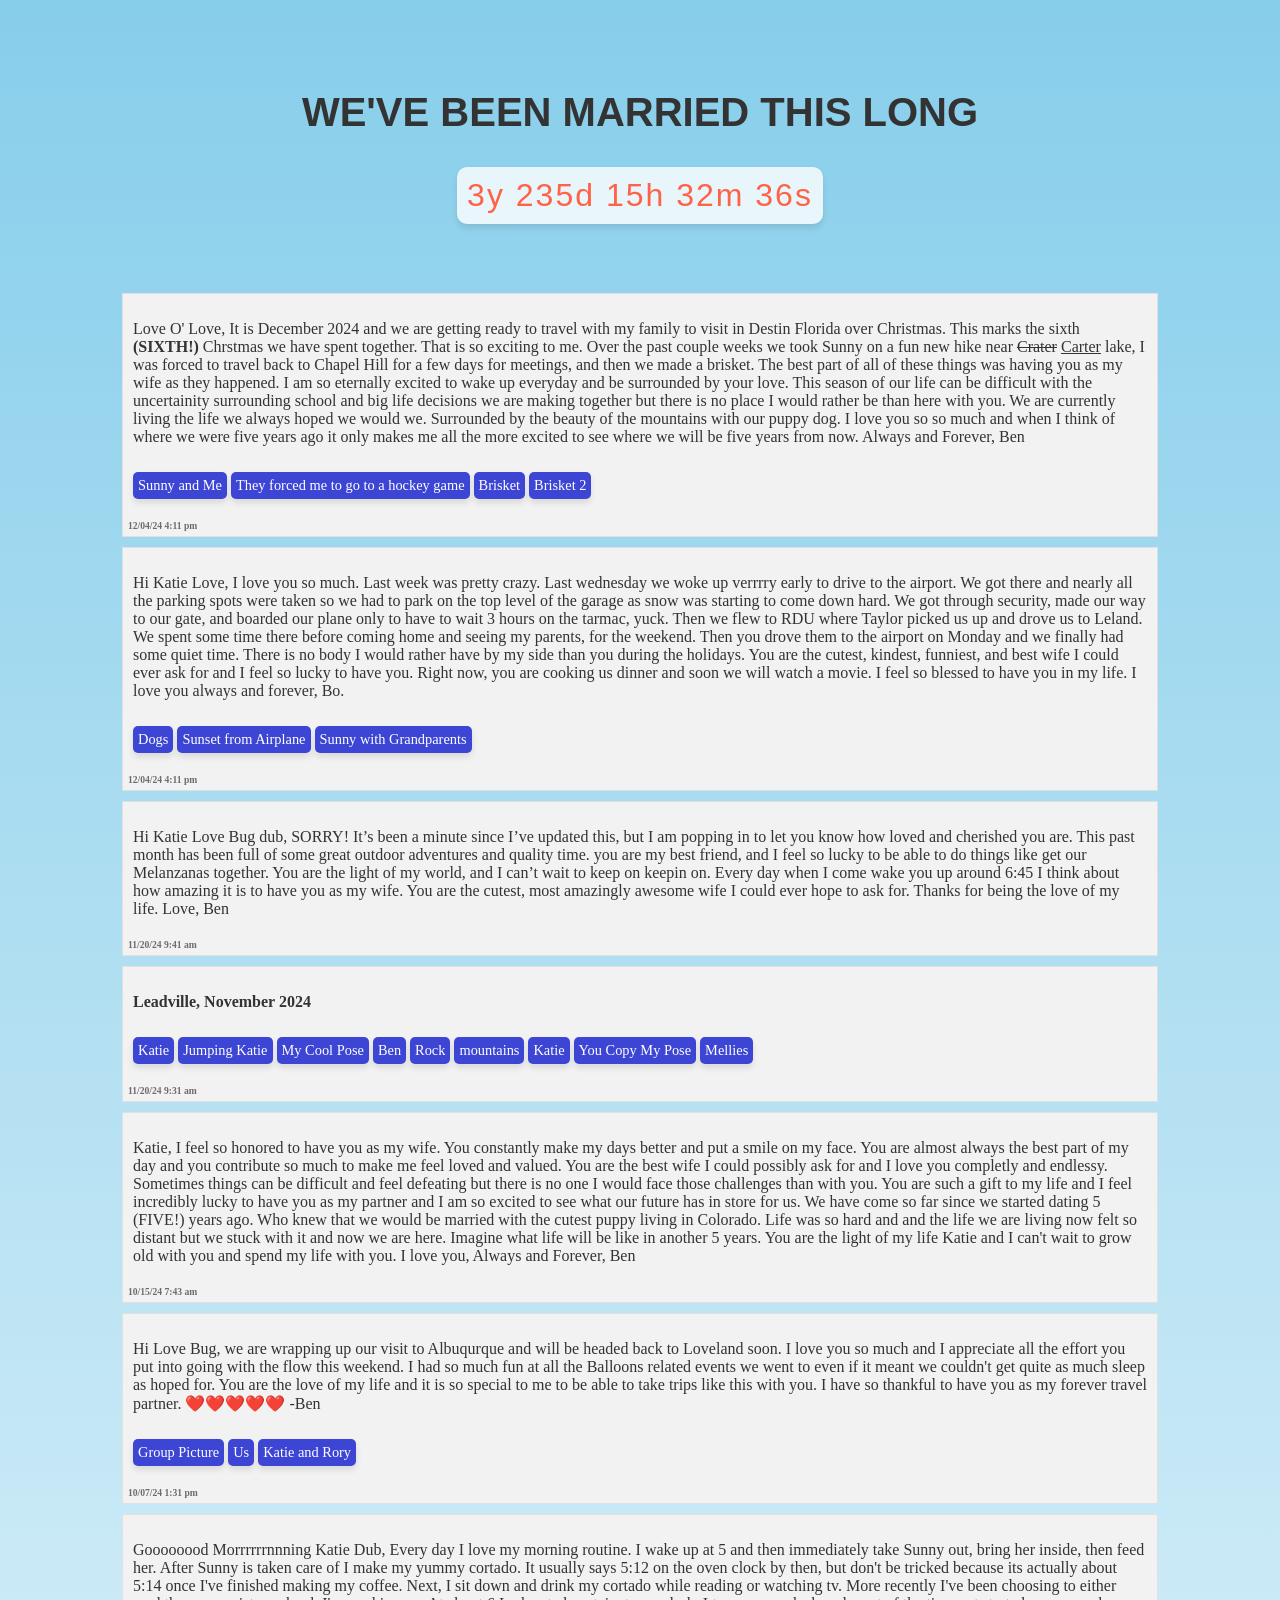
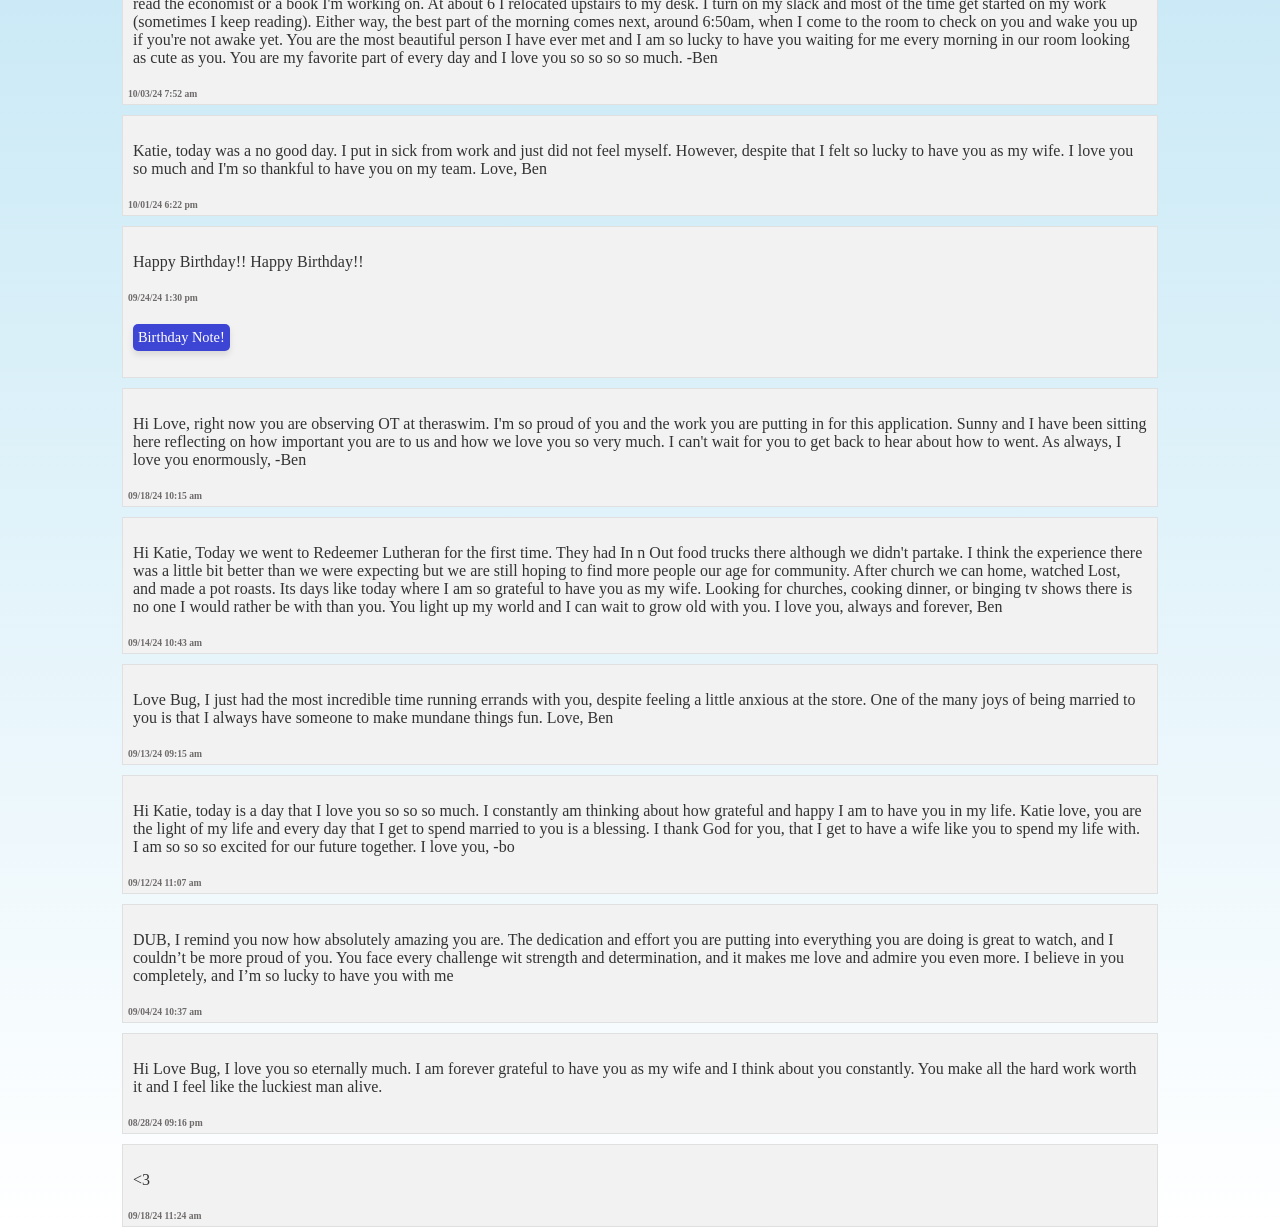
==== file.html @ cd7f3b89 "initial" ====
<!DOCTYPE html>
<html lang="en">
 <head>
  <meta charset="utf-8"/>
  <meta content="width=device-width, initial-scale=1.0" name="viewport"/>
  <title>
   Anniversary Countdown
  </title>
  <link id = "favicon" rel="icon" type="image/x-icon" href="images/favicon.png">
  <style>
    /* Styled link (button-like) */
    .image-link {
      display: inline-block;
      padding: 5px 5px;
      background-color: #3d45d4;
      color: white;
      text-decoration: none;
      border-radius: 5px;
      font-size: 0.9rem;
      transition: background-color 0.3s ease;
      box-shadow: 0px 4px 6px rgba(0, 0, 0, 0.1);
    }

    .image-link:hover {
      background-color: #ba4c4c; /* Darker tomato on hover */
    }

    .image-link:active {
      background-color: #963e3e; /* Even darker on click */
    }

    .image-link:focus {
      outline: none;
      box-shadow: 0px 0px 5px rgba(255, 99, 71, 0.8); /* Focus ring */
    }

   body {
      background: linear-gradient(180deg, #87ceeb, #ffffff); /* Sky blue fading to white */
      font-family: 'Segoe UI', Tahoma, Geneva, Verdana, sans-serif;
      margin: 0;
      display: flex;
      flex-direction: column;
      align-items: center;
      justify-content: flex-start;
      padding-top: 10vh; /* Slightly lower padding */
      height: 100%;
      color: #444;
      text-align: center;
    }

    h1 {
      font-family: 'Arial', sans-serif; /* More formal and modern font */
      font-size: 2.5rem;
      color: #333;
      margin: 0;
    }

    p {
      font-size: 1.0rem;
      padding: 5px;
      color: #333;
    }

    #demo {
      font-size: 2rem;
      letter-spacing: 2px;
      color: #ff6347;
      padding: 10px;
      background-color: rgba(255, 255, 255, 0.8); /* Box around countdown */
      border-radius: 10px;
      box-shadow: 0 4px 6px rgba(0, 0, 0, 0.1);
      width: auto;
      display: inline-block;
    }

    .text-boxes {
      display: flex;
      flex-direction: column;
      align-items: center; /* Center the boxes horizontally */
      margin-top: 2rem;
      width: 100%;
    }

    .text-box {
      background-color: #f2f2f2; /* Light gray background */
      padding: 5px; /* Less padding */
      margin: 5px 0;
      width: 80%; /* Wider text boxes */
      font-family: 'Times New Roman', serif;
      font-size: 0.6rem; /* Even smaller font size */
      color: rgb(110, 106, 106);
      box-shadow: none; /* No shadow effect */
      text-align: left;
      border: 1px solid #e0e0e0; /* Light border to give structure */
    }

    /* Modal styles */
    .modal {
  display: none; /* Hidden by default */
  position: fixed;  /* Stay in place */
  z-index: 1; /* Sit on top */
  left: 0;
  top: 0;
  width: 100%; /* Full width */
  height: 100%; /* Full height */
  background-color: rgba(0, 0, 0, 0.8); /* Black background with more opacity */
}

.modal-content {
  margin: auto;
  position: relative;
  width: 90%; /* 90% of the viewport width */
  height: 90%; /* 90% of the viewport height */
  max-width: 1200px;
  max-height: 90vh;
  top: 20px;
}

.modal-content img {
  width: 100%;
  height: 100%;
  object-fit: contain; /* Keep the image aspect ratio */
}

.close {
  color: #fff;
  position: absolute;
  top: 10px;
  right: 20px;
  font-size: 28px;
  font-weight: bold;
  z-index: 10;
}

.close:hover,
.close:focus {
  color: #ddd;
  text-decoration: none;
  cursor: pointer;
}

/* Navigation Arrows */
.prev, .next {
  position: absolute;
  top: 50%;
  padding: 16px;
  font-size: 24px;
  color: white;
  background-color: rgba(0, 0, 0, 0.5);
  border: none;
  cursor: pointer;
  transition: 0.3s;
  z-index: 10;
  transform: translateY(-50%);
}

.prev {
  left: 0;
}

.next {
  right: 0;
}

.prev:hover, .next:hover {
  background-color: rgba(0, 0, 0, 0.8);
}

/* Optional: You can style the caption here if you'd like */
.modal-caption {
  text-align: center;
  color: #fff;
  padding: 10px;
  font-size: 18px;
  position: absolute;
  bottom: 20px;
  left: 0;
  right: 0;
}

  </style>
 </head>
 <body>
  <h1>
   WE'VE BEEN MARRIED THIS LONG
  </h1>
  <p id="demo">
  </p>
  <div class="text-boxes" id="textBoxes">
    <div class="text-box">
      <p>
        Love O' Love, It is December 2024 and we are getting ready to travel with my family to visit in Destin Florida over Christmas.  This marks the sixth
        <b>(SIXTH!)</b> Chrstmas we have spent together.  That is so exciting to me.  Over the past couple weeks we took Sunny on a fun new hike near <del>Crater</del>
        <ins>Carter</ins> lake, I was forced to travel back to Chapel Hill for a few days for meetings, and then we made a brisket.  The best part of all of these things
        was having you as my wife as they happened.  I am so eternally excited to wake up everyday and be surrounded by your love.  This season of our life can 
        be difficult with the uncertainity surrounding school and big life decisions we are making together but there is no place I would rather be than here with you.
        We are currently living the life we always hoped we would we.  Surrounded by the beauty of the mountains with our puppy dog.  I love you so so much and when
        I think of where we were five years ago it only makes me all the more excited to see where we will be five years from now.  Always and Forever, Ben
      </p>
      <p>
        <a href="javascript:void(0);" class="image-link" data-image="images/early_december24/sunny_hike.jpeg">Sunny and Me</a>
        <a href="javascript:void(0);" class="image-link" data-image="images/early_december24/hockey.jpg">They forced me to go to a hockey game</a>
        <a href="javascript:void(0);" class="image-link" data-image="images/early_december24/brisket.jpeg">Brisket</a>
        <a href="javascript:void(0);" class="image-link" data-image="images/early_december24/brisket_and_me.jpg">Brisket 2</a>
      </p>
      <b>
       12/04/24 4:11 pm
      </b>
     </div>
    <div class="text-box">
      <p>
        Hi Katie Love, I love you so much.  Last week was pretty crazy.  Last wednesday we woke up verrrry early to drive to the airport.  We got there
        and nearly all the parking spots were taken so we had to park on the top level of the garage as snow was starting to come down hard.  We got through
        security, made our way to our gate, and boarded our plane only to have to wait 3 hours on the tarmac, yuck.  Then we flew to RDU where Taylor picked
        us up and drove us to Leland.  We spent some time there before coming home and seeing my parents, for the weekend.  Then you drove them to the airport
        on Monday and we finally had some quiet time.  There is no body I would rather have by my side than you during the holidays.  You are the cutest, kindest,
        funniest, and best wife I could ever ask for and I feel so lucky to have you.  Right now, you are cooking us dinner and soon we will watch a movie.  I
        feel so blessed to have you in my life.  I love you always and forever, Bo.
      </p>
      <p>
        <a href="javascript:void(0);" class="image-link" data-image="images/thanksgiving24/IMG_3951.jpeg">Dogs</a>
        <a href="javascript:void(0);" class="image-link" data-image="images/thanksgiving24/IMG_2577.jpeg">Sunset from Airplane</a>
        <a href="javascript:void(0);" class="image-link" data-image="images/thanksgiving24/IMG_5073.png">Sunny with Grandparents</a>
      </p>
      <b>
       12/04/24 4:11 pm
      </b>
     </div>
    <div class="text-box">
      <p>
        Hi Katie Love Bug dub,  SORRY!  It’s been a minute since I’ve updated this, but I am popping in to let you know how loved and cherished you are.
        This past month has been full of some great outdoor adventures and quality time.  you are my best friend, and I feel so lucky to be able to do things
        like get our Melanzanas together.  You are the light of my world, and I can’t wait to keep on keepin on.  Every day when I come wake you up around
        6:45 I think about how amazing it is to have you as my wife.  You are the cutest, most amazingly awesome wife I could ever hope to ask for.  
        Thanks for being the love of my life.  Love, Ben
      </p>
      <b>
       11/20/24 9:41 am
      </b>
     </div>
      <div class="text-box">
        <p>
          <b>Leadville, November 2024</b>
        </p>
        <p>
          <a href="javascript:void(0);" class="image-link" data-image="images/leadville/dub_walking_away.JPG">Katie</a>
          <a href="javascript:void(0);" class="image-link" data-image="images/leadville/jumping_katie.JPG">Jumping Katie</a>
          <a href="javascript:void(0);" class="image-link" data-image="images/leadville/me_balancing.JPG">My Cool Pose</a>
          <a href="javascript:void(0);" class="image-link" data-image="images/leadville/me_mountains.JPG">Ben</a>
          <a href="javascript:void(0);" class="image-link" data-image="images/leadville/me_on_rock.JPG">Rock</a>
          <a href="javascript:void(0);" class="image-link" data-image="images/leadville/mountains.JPG">mountains</a>
          <a href="javascript:void(0);" class="image-link" data-image="images/leadville/walking_dub.JPG">Katie</a>
          <a href="javascript:void(0);" class="image-link" data-image="images/leadville/you_copy_me.JPG">You Copy My Pose</a>
          <a href="javascript:void(0);" class="image-link" data-image="images/leadville/mellies.PNG">Mellies</a>
        </p>
        <b>
         11/20/24 9:31 am
        </b>
       </div>
    <div class="text-box">
      <p>
        Katie, I feel so honored to have you as my wife.  You constantly make my days better and put a smile on my face.  You are almost always the best part of my day and you contribute so much to make 
        me feel loved and valued.  You are the best wife I could possibly ask for and I love you completly and endlessy.  Sometimes things can be difficult and feel defeating but there is no one I would 
        face those challenges than with you.  You are such a gift to my life and I feel incredibly lucky to have you as my partner and I am so excited to see what our future has in store for us.  We 
        have come so far since we started dating 5 (FIVE!) years ago.  Who knew that we would be married with the cutest puppy living in Colorado.  Life was so hard and and the life we are living now 
        felt so distant but we stuck with it and now we are here.  Imagine what life will be like in another 5 years.  You are the light of my life Katie and I can't wait to grow old with you and spend
         my life with you.  I love you, Always and Forever, Ben
      </p>
      <b>
       10/15/24 7:43 am
      </b>
     </div>
    <div class="text-box">
      <p>
        Hi Love Bug, we are wrapping up our visit to Albuqurque and will be headed back to Loveland soon. I love you so much and I appreciate all the effort you put into going with the flow this weekend.
        I had so much fun at all the Balloons related events we went to even if it meant we couldn't get quite as much sleep as hoped for.  You are the love of my life and it is so special to me to be
        able to take trips like this with you.  I have so thankful to have you as my forever travel partner.  ❤️❤️❤️❤️❤️ -Ben
      </p>
      <p>
        <a href="javascript:void(0);" class="image-link" data-image="images/IMG_5991.jpeg">Group Picture</a>
        <a href="javascript:void(0);" class="image-link" data-image="images/IMG_6111.jpeg">Us</a>
        <a href="javascript:void(0);" class="image-link" data-image="images/IMG_6191.jpeg">Katie and Rory</a>
      </p>
      <b>
       10/07/24 1:31 pm
      </b>
     </div>
    <div class="text-box">
      <p>
        Goooooood Morrrrrrnnning Katie Dub, Every day I love my morning routine.  I wake up at 5 and then immediately take Sunny out, bring her inside, then feed her.  After Sunny is taken care of
        I make my yummy cortado.  It usually says 5:12 on the oven clock by then, but don't be tricked because its actually about 5:14 once I've finished making my coffee.  Next, I sit down and drink
        my cortado while reading or watching tv.  More recently I've been choosing to either read the economist or a book I'm working on.  At about 6 I relocated upstairs to my desk.  I turn on my slack
        and most of the time get started on my work (sometimes I keep reading).  Either way, the best part of the morning comes next, around 6:50am, when I come to the room to check on you and wake you up
        if you're not awake yet.  You are the most beautiful person I have ever met and I am so lucky to have you waiting for me every morning in our room looking as cute as you.  You are my favorite part
        of every day and I love you so so so so much.  -Ben
      </p>
      <b>
       10/03/24 7:52 am
      </b>
     </div>
    <div class="text-box">
      <p>
       Katie, today was a no good day.  I put in sick from work and just did not feel myself.  However, despite that I felt so lucky to have you as my wife.  I love you so much
      and I'm so thankful to have you on my team.  Love, Ben</p>
      <b>
       10/01/24 6:22 pm
      </b>
     </div>
    
      <div class="text-box">
    <p>Happy Birthday!! Happy Birthday!!</p>
    <b>
     09/24/24 1:30 pm
    </b>
           <p>
      <a href="javascript:void(0);" class="image-link" data-image="images/birthday-note-2024.jpg">Birthday Note!</a>
    </p>
    
   </div>
   <div class="text-box">
    <p>
     Hi Love, right now you are observing OT at theraswim.  I'm so proud of you and the work you are putting in for this application.  Sunny and I have been sitting here reflecting on how important you
      are to us and how we love you so very much.  I can't wait for you to get back to hear about how to went.  As always, I love you enormously, -Ben
    </p>
    <b>
     09/18/24 10:15 am
    </b>
   </div>
   <div class="text-box">
    <p>
     Hi Katie, Today we went to Redeemer Lutheran for the first time.  They had In n Out food trucks there although we didn't partake.  I think the experience there was a little bit better than
      we were expecting but we are still hoping to find more people our age for community.  After church we can home, watched Lost, and made a pot roasts.  Its days like today where I am so grateful to have you as my wife.
    Looking for churches, cooking dinner, or binging tv shows there is no one I would rather be with than you.  You light up my world and I can wait to grow old with you.  I love you, always and forever, Ben
    </p>
    <b>
     09/14/24 10:43 am
    </b>
   </div>
   <div class="text-box">
    <p>
     Love Bug, I just had the most incredible time running errands with you, despite feeling a little anxious at the store.  One of the many joys of being married to you is that I always have
      someone to make mundane things fun.  Love, Ben
    </p>
    <b>
     09/13/24 09:15 am
    </b>
   </div>
   <div class="text-box">
    <p>
     Hi Katie, today is a day that I love you so so so much.  I constantly am thinking about how grateful and happy I am to have you in my life.  Katie love, you are the light of my life
      and every day that I get to spend married to you is a blessing.  I thank God for you, that I get to have a wife like you to spend my life with.  I am so so so excited for our future together.  I love you, -bo
    </p>
    <b>
     09/12/24 11:07 am
    </b>
   </div>
   <div class="text-box">
    <p>
     DUB, I remind you now how absolutely amazing you are. The dedication and effort you are putting into everything you are doing is great to watch, and I
      couldn’t be more proud of you. You face every challenge wit strength and determination, and it makes me love and admire you even more. I believe in you completely, and I’m so lucky to have you with me
    </p>
    <b>
     09/04/24 10:37 am
    </b>
   </div>
   <div class="text-box">
    <p>
     Hi Love Bug, I love you so eternally much.  I am forever grateful to have you as my wife and I think about you constantly.
        You make all the hard work worth it and I feel like the luckiest man alive.
    </p>
    <b>
     08/28/24 09:16 pm
    </b>
   </div>
   <div class="text-box">
    <p>
     &lt;3
    </p>
    <b>
     09/18/24 11:24 am
    </b>
   </div>
  </div>

<!-- Modal structure with navigation arrows -->
<div id="myModal" class="modal">
  <div class="modal-content">
      <span class="close">&times;</span>
      <button class="prev">&lt;</button>
      <img src="" alt="Image" id="modalImage"/>
      <button class="next">&gt;</button>
  </div>
</div>


  <script>


    window.onload = function() {
        document.getElementById('favicon').href = 'images/favicon.png';
    };

    // Reusable function to create image modals
  // Reusable function to create image modals
function createImageModal() {
    // Get all elements with class "image-link"
    var imageLinks = document.getElementsByClassName('image-link');

    // Get the modal and image elements
    var modal = document.getElementById("myModal");
    var modalImage = document.getElementById("modalImage");
    var closeModal = document.getElementsByClassName("close")[0];
    var prevButton = document.querySelector('.prev');
    var nextButton = document.querySelector('.next');

    // Store the images in an array
    var images = Array.from(imageLinks).map(link => link.getAttribute('data-image'));

    var currentIndex = -1; // To track the currently displayed image

    // Attach click event listeners to all image links
    for (var i = 0; i < imageLinks.length; i++) {
        imageLinks[i].onclick = function() {
            var imageSrc = this.getAttribute('data-image'); // Get the image source from data attribute
            modalImage.src = imageSrc;
            currentIndex = images.indexOf(imageSrc); // Set the current image index
            modal.style.display = "block";
        }
    }

    // When the user clicks on the close button, close the modal
    closeModal.onclick = function() {
        modal.style.display = "none";
    }

    // When the user clicks outside the modal, close it
    window.onclick = function(event) {
        if (event.target == modal) {
            modal.style.display = "none";
        }
    }

    // Handle previous button click
    prevButton.onclick = function() {
        if (currentIndex > 0) {
            currentIndex--; // Decrease index
            modalImage.src = images[currentIndex];
        } else {
            currentIndex = images.length - 1; // Loop back to last image
            modalImage.src = images[currentIndex];
        }
    }

    // Handle next button click
    nextButton.onclick = function() {
        if (currentIndex < images.length - 1) {
            currentIndex++; // Increase index
            modalImage.src = images[currentIndex];
        } else {
            currentIndex = 0; // Loop back to first image
            modalImage.src = images[currentIndex];
        }
    }
}

// Initialize the modal functionality
createImageModal();


    var countDownDate = new Date("April 15, 2023 07:30:00").getTime();

     function updateCountdown() {
       var now = new Date().getTime();
       var distance = now - countDownDate;

       var years = Math.floor(distance / (1000 * 60 * 60 * 24 * 365));
       var days = Math.floor((distance % (1000 * 60 * 60 * 24 * 365)) / (1000 * 60 * 60 * 24));
       var hours = Math.floor((distance % (1000 * 60 * 60 * 24)) / (1000 * 60 * 60));
       var minutes = Math.floor((distance % (1000 * 60 * 60)) / (1000 * 60));
       var seconds = Math.floor((distance % (1000 * 60)) / 1000);

       document.getElementById("demo").innerHTML =
         years + "y " +
         days + "d " +
         hours + "h " +
         minutes + "m " +
         seconds + "s";
     }

     setInterval(updateCountdown, 1000);

     // Function to convert date from "MM/DD/YY HH:mm AM/PM" format
     function parseCustomDate(dateStr) {
       const [datePart, timePart, ampm] = dateStr.split(" ");
       const [month, day, year] = datePart.split("/").map(Number);
       let [hours, minutes] = timePart.split(":").map(Number);

       // Convert to 24-hour time
       if (ampm.toLowerCase() === "pm" && hours !== 12) {
         hours += 12;
       } else if (ampm.toLowerCase() === "am" && hours === 12) {
         hours = 0;
       }

       return new Date(`20${year}`, month - 1, day, hours, minutes);
     }

     // Sorting logic
     function sortDivs() {
       // Get all text-box divs
       const container = document.getElementById('textBoxes');
       const boxes = Array.from(container.getElementsByClassName('text-box'));

       // Parse the date and sort the divs
       boxes.sort((a, b) => {
         const dateA = parseCustomDate(a.querySelector('b').textContent.trim());
         const dateB = parseCustomDate(b.querySelector('b').textContent.trim());
         return dateB - dateA;
       });

       // Re-insert the divs in sorted order
       boxes.forEach(box => container.appendChild(box));
     }

     // Sort the divs when the page loads
     window.onload = sortDivs;
  </script>
 </body>
</html>
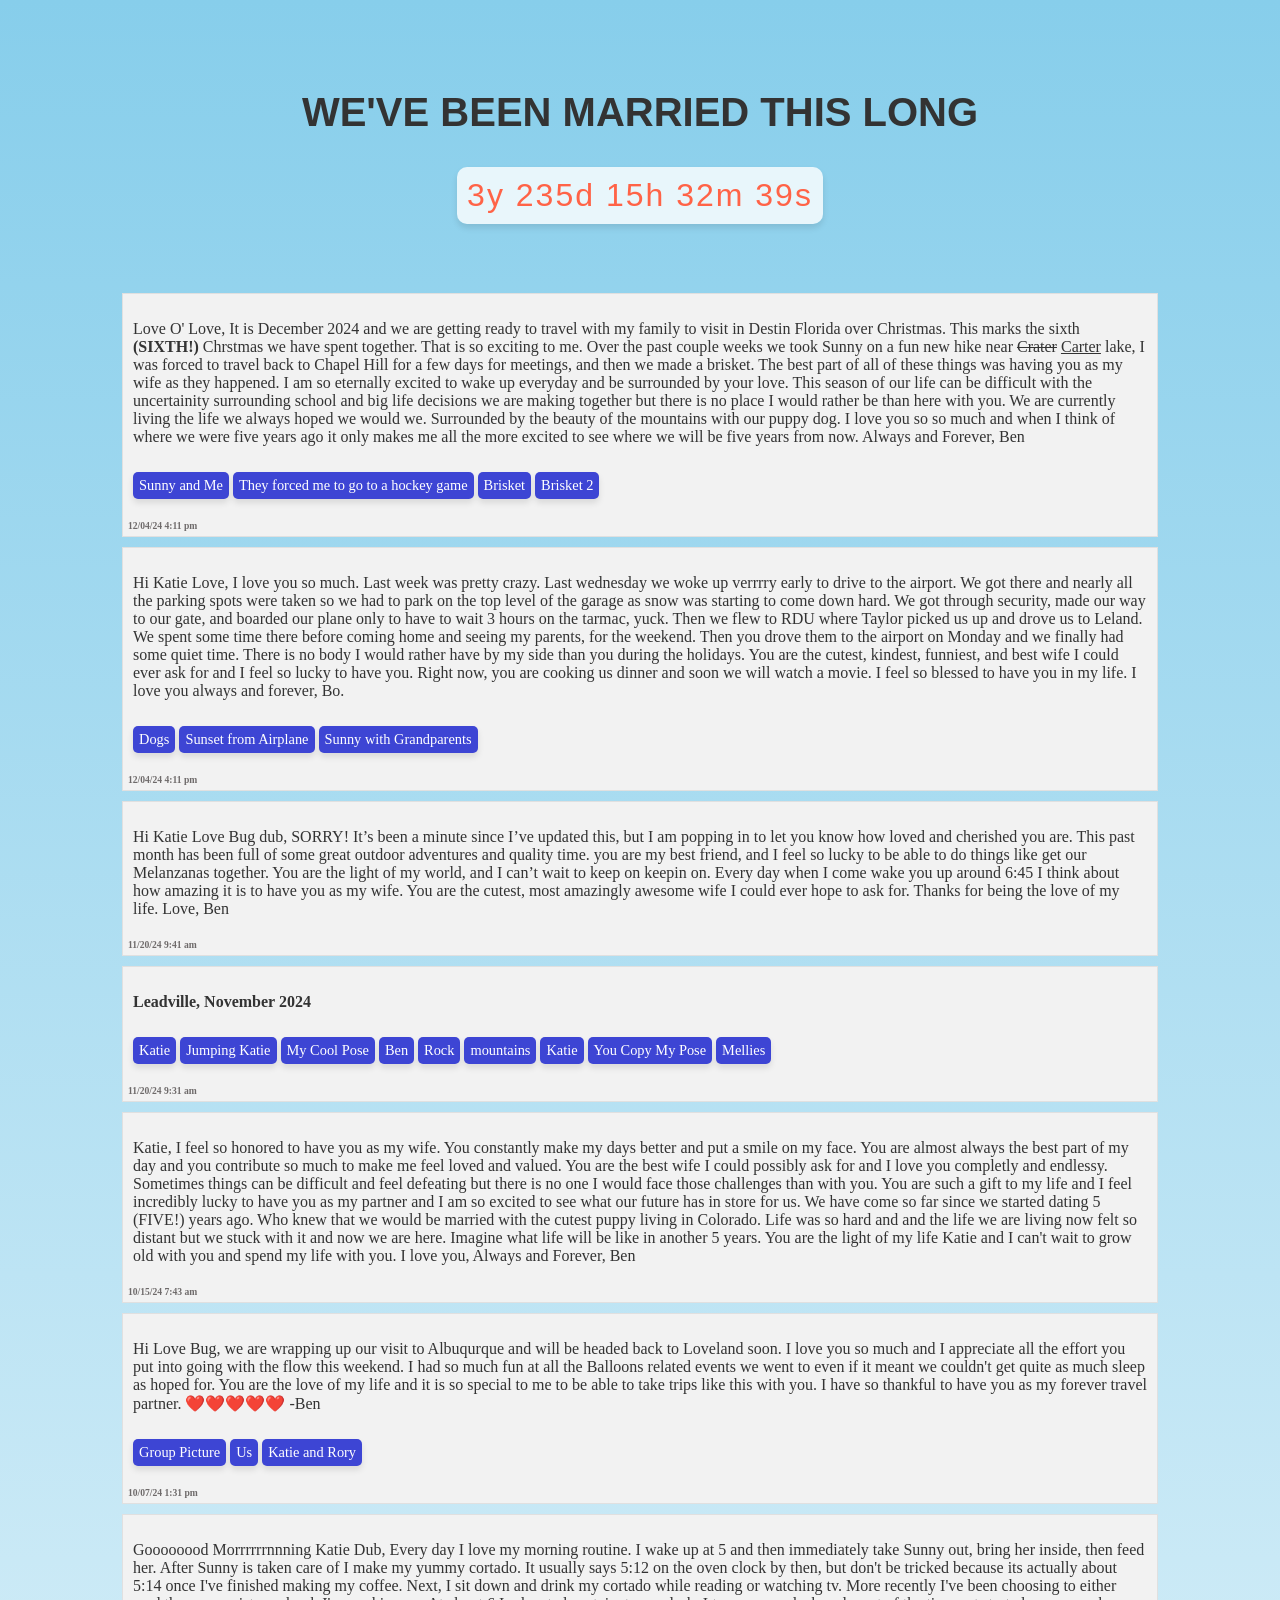
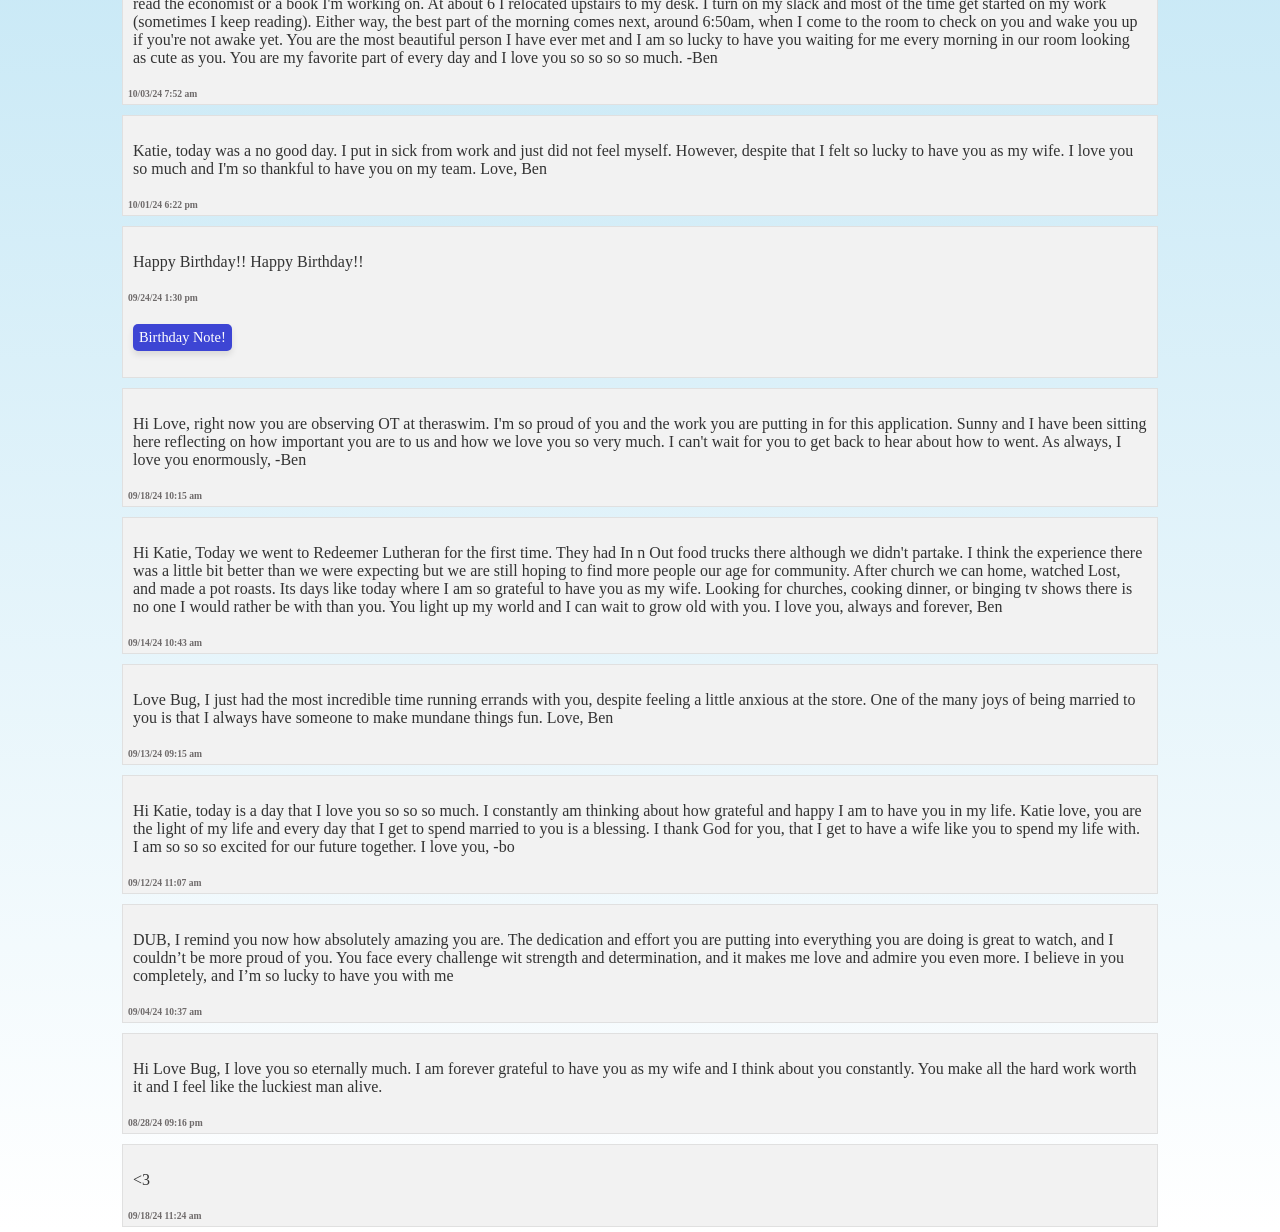
==== commit ccc1ff06: "test" ====
--- a/file.html
+++ b/file.html
@@ -11,7 +11,7 @@
     /* Styled link (button-like) */
     .image-link {
       display: inline-block;
-      padding: 5px 5px;
+      padding: 5px 6px;
       background-color: #3d45d4;
       color: white;
       text-decoration: none;
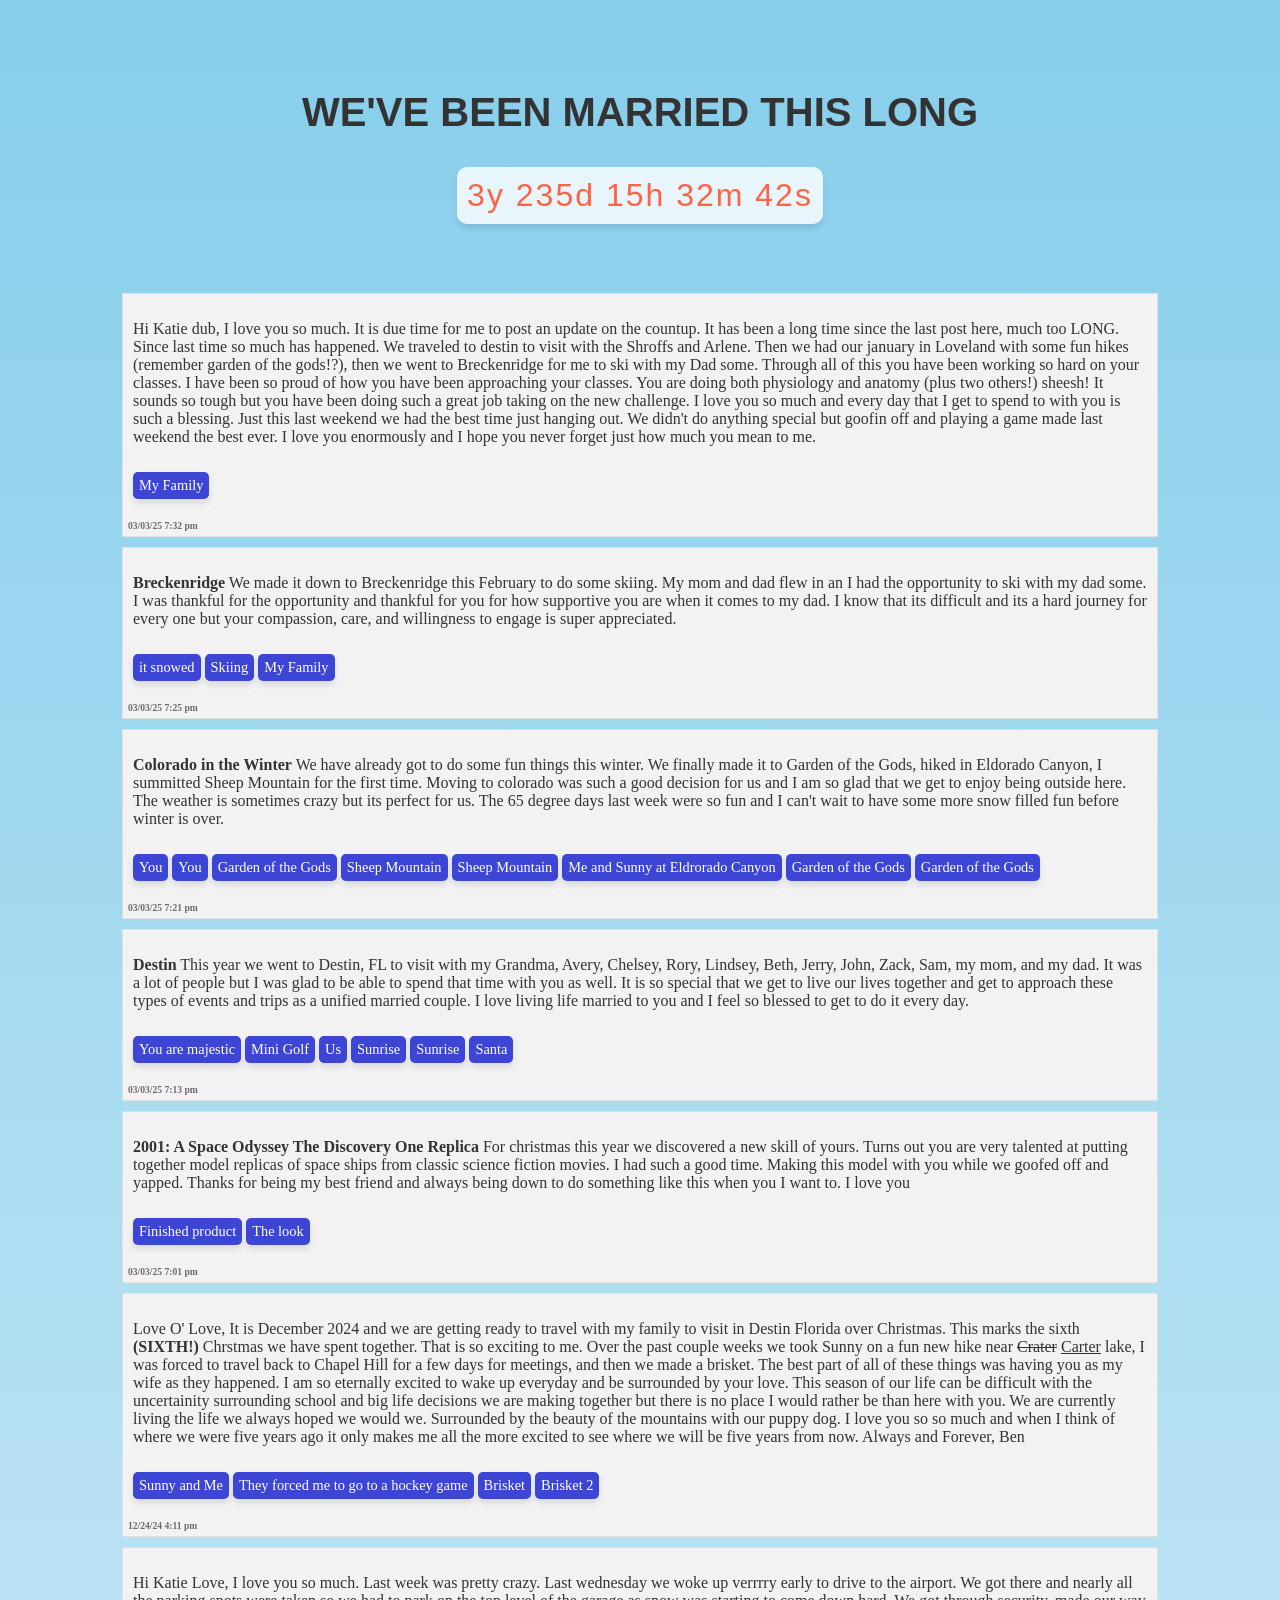
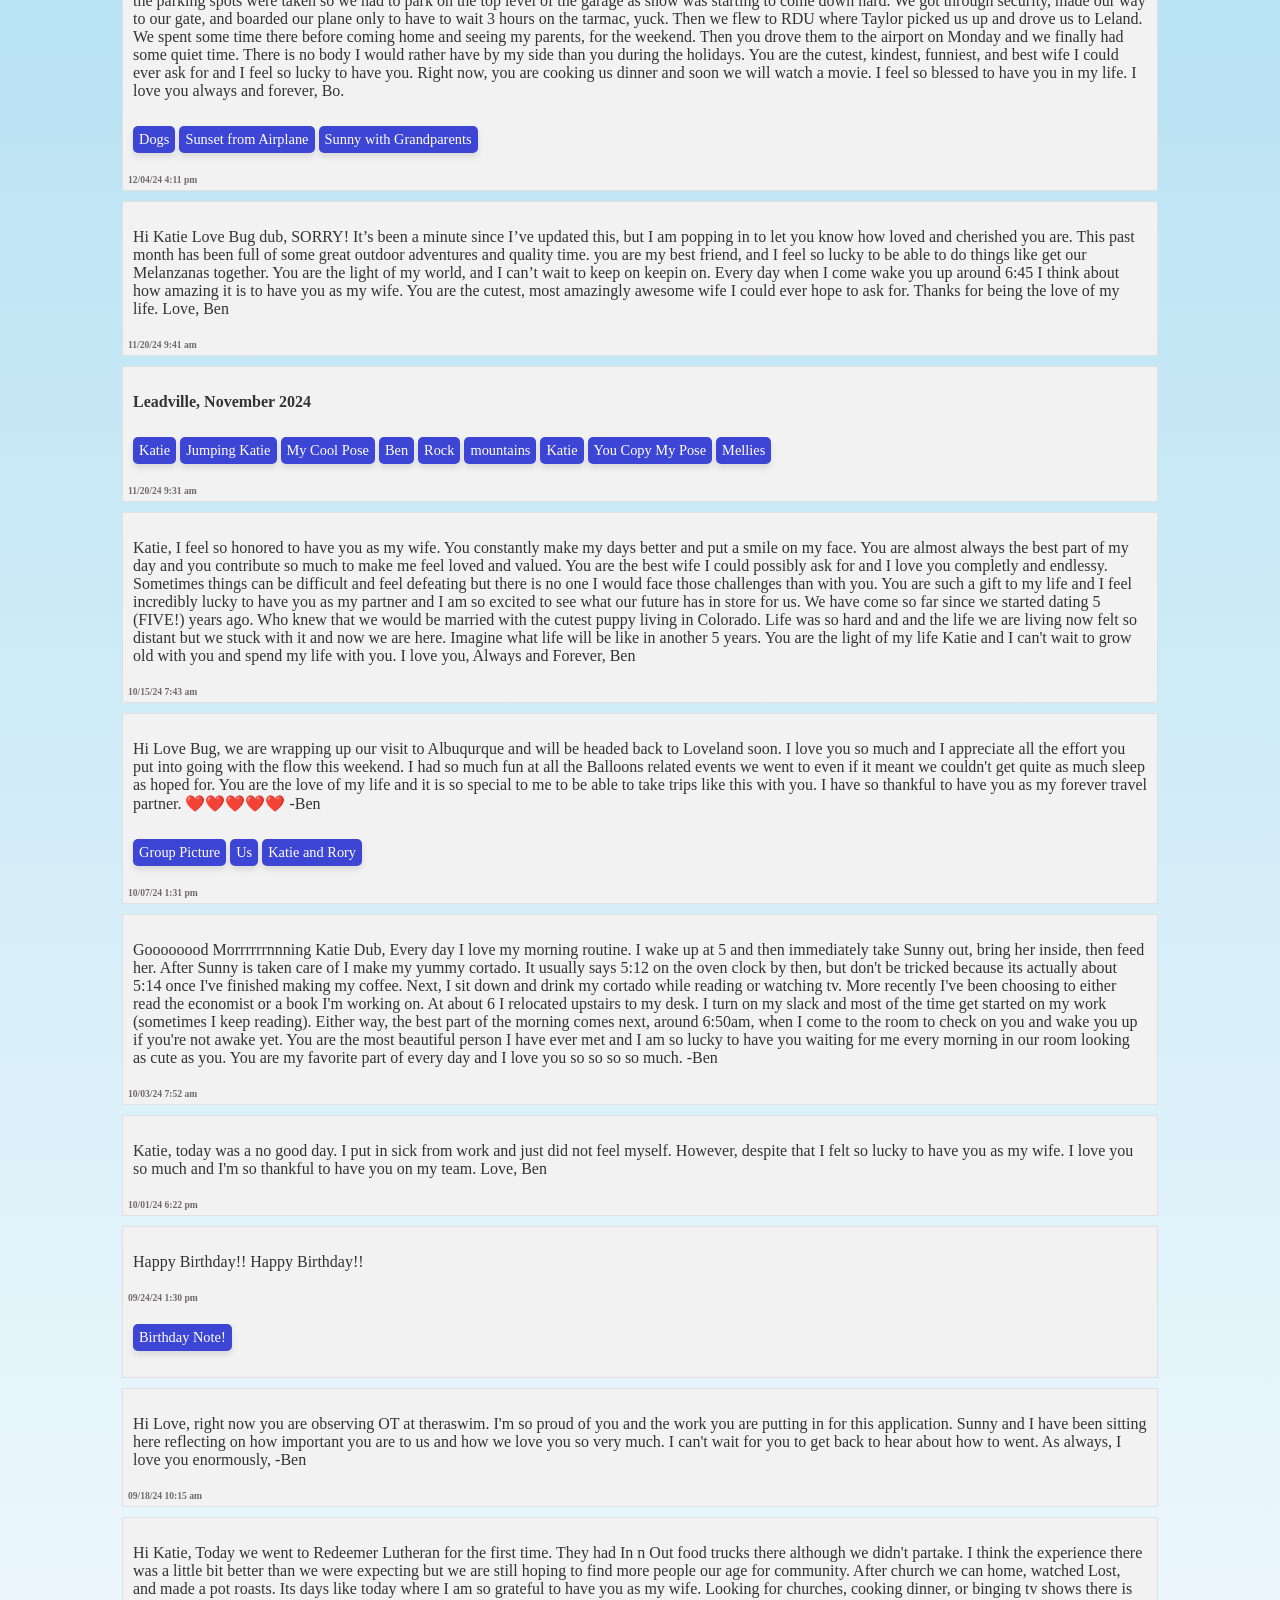
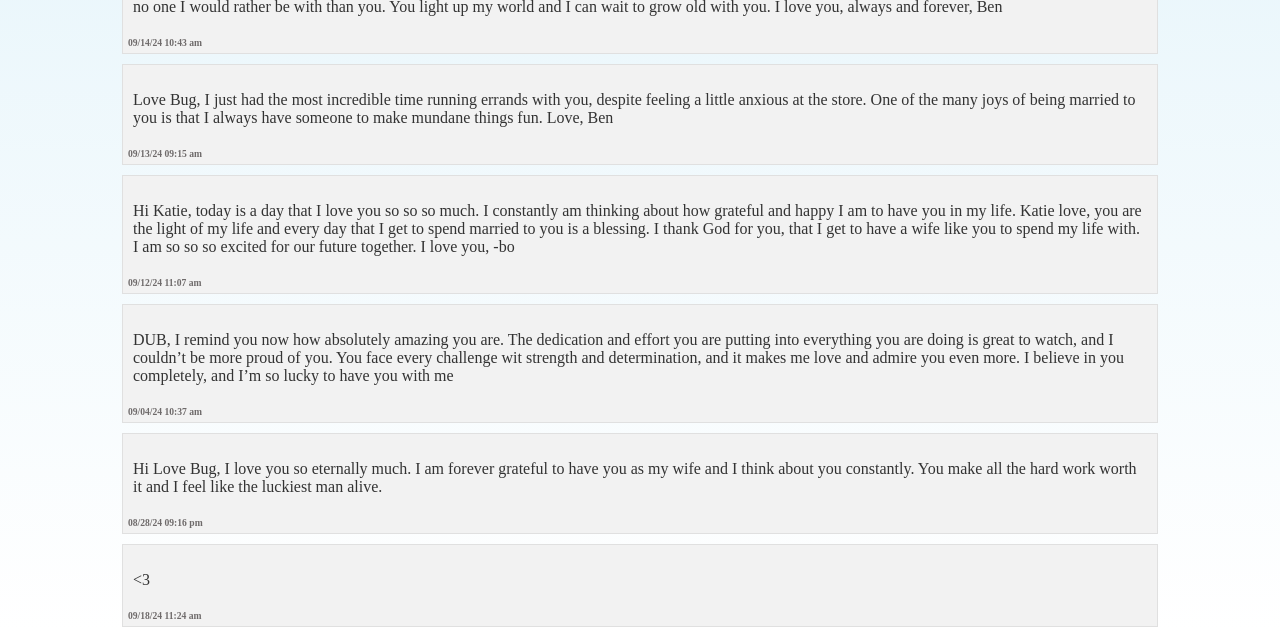
==== commit 44989a06: "new entries march 2025" ====
--- a/file.html
+++ b/file.html
@@ -189,6 +189,90 @@
   <div class="text-boxes" id="textBoxes">
     <div class="text-box">
       <p>
+        Hi Katie dub, I love you so much.  It is due time for me to post an update on the countup.  It has been a long time since the last post here, much too LONG.
+        Since last time so much has happened.  We traveled to destin to visit with the Shroffs and Arlene.  Then we had our january in Loveland with some fun hikes
+        (remember garden of the gods!?), then we went to Breckenridge for me to ski with my Dad some.  Through all of this you have been working so hard on your classes.  I have
+        been so proud of how you have been approaching your classes.  You are doing both physiology and anatomy (plus two others!) sheesh!  It sounds so tough but you
+        have been doing such a great job taking on the new challenge.  I love you so much and every day that I get to spend to with you is such a blessing.  Just this
+        last weekend we had the best time just hanging out.  We didn't do anything special but goofin off and playing a game made last weekend the best ever.  I love
+        you enormously and I hope you never forget just how much you mean to me.
+      </p>
+      <p>
+        <a href="javascript:void(0);" class="image-link" data-image="images/jan_feb_25/my_family.jpeg">My Family</a>
+      </p>
+      <b>
+       03/03/25 7:32 pm
+      </b>
+     </div>
+     <div class="text-box">
+      <p>
+        <b>Breckenridge</b> We made it down to Breckenridge this February to do some skiing.  My mom and dad flew in an I had the opportunity to ski with my dad some.  I was 
+        thankful for the opportunity and thankful for you for how supportive you are when it comes to my dad.  I know that its difficult and its a hard journey for every one
+        but your compassion, care, and willingness to engage is super appreciated.
+      </p>
+      <p>
+        <a href="javascript:void(0);" class="image-link" data-image="images/jan_feb_25/snow_breck.jpeg">it snowed</a>
+        <a href="javascript:void(0);" class="image-link" data-image="images/jan_feb_25/us_skiing.jpeg">Skiing</a>
+        <a href="javascript:void(0);" class="image-link" data-image="images/jan_feb_25/sunny_ben_dad.jpeg">My Family</a>
+      </p>
+      <b>
+        03/03/25 7:25 pm
+      </b>
+     </div>
+     <div class="text-box">
+      <p>
+        <b>Colorado in the Winter</b> We have already got to do some fun things this winter.  We finally made it to Garden of the Gods, hiked in Eldorado Canyon, I summitted
+        Sheep Mountain for the first time.  Moving to colorado was such a good decision for us and I am so glad that we get to enjoy being outside here.  The weather is
+        sometimes crazy but its perfect for us.  The 65 degree days last week were so fun and I can't wait to have some more snow filled fun before winter is over.
+      </p>
+      <p>
+        <a href="javascript:void(0);" class="image-link" data-image="images/jan_feb_25/katie_redrocks3.jpeg">You</a>
+        <a href="javascript:void(0);" class="image-link" data-image="images/jan_feb_25/katie_redrocks4.jpeg">You</a>
+        <a href="javascript:void(0);" class="image-link" data-image="images/jan_feb_25/red_rocks.jpeg">Garden of the Gods</a>
+        <a href="javascript:void(0);" class="image-link" data-image="images/jan_feb_25/sheep_sunrise2.jpeg">Sheep Mountain</a>
+        <a href="javascript:void(0);" class="image-link" data-image="images/jan_feb_25/sheep_mountain_sunrise1.JPG">Sheep Mountain</a>
+        <a href="javascript:void(0);" class="image-link" data-image="images/jan_feb_25/sunny_ben_eldorado.jpeg">Me and Sunny at Eldrorado Canyon</a>
+        <a href="javascript:void(0);" class="image-link" data-image="images/jan_feb_25/sunny_katie_redrocks.jpeg">Garden of the Gods</a>
+        <a href="javascript:void(0);" class="image-link" data-image="images/jan_feb_25/sunny_katie_redrocks2.jpeg">Garden of the Gods</a>
+      </p>
+      <b>
+        03/03/25 7:21 pm
+      </b>
+     </div>
+     <div class="text-box">
+      <p>
+        <b>Destin</b> This year we went to Destin, FL to visit with my Grandma, Avery, Chelsey, Rory, Lindsey, Beth, Jerry, John, Zack, Sam, my mom, and my dad.  It was
+        a lot of people but I was glad to be able to spend that time with you as well.  It is so special that we get to live our lives together and get to approach these
+        types of events and trips as a unified married couple.  I love living life married to you and I feel so blessed to get to do it every day.
+      </p>
+      <p>
+        <a href="javascript:void(0);" class="image-link" data-image="images/jan_feb_25/katie_sunrise_destin.jpeg">You are majestic</a>
+        <a href="javascript:void(0);" class="image-link" data-image="images/jan_feb_25/mini_golf_destin.jpeg">Mini Golf</a>
+        <a href="javascript:void(0);" class="image-link" data-image="images/jan_feb_25/katie_ben_sunrise.jpeg">Us</a>
+        <a href="javascript:void(0);" class="image-link" data-image="images/jan_feb_25/sunrise_destin.jpeg">Sunrise</a>
+        <a href="javascript:void(0);" class="image-link" data-image="images/jan_feb_25/sunrise_destin2.jpeg">Sunrise</a>
+        <a href="javascript:void(0);" class="image-link" data-image="images/jan_feb_25/funny_santa.jpeg">Santa</a>
+      </p>
+      <b>
+        03/03/25 7:13 pm
+      </b>
+     </div>
+     <div class="text-box">
+      <p>
+        <b>2001: A Space Odyssey The Discovery One Replica</b> For christmas this year we discovered a new skill of yours.  Turns out you are very talented at putting
+        together model replicas of space ships from classic science fiction movies.  I had such a good time.  Making this model with you while we goofed off and yapped.
+        Thanks for being my best friend and always being down to do something like this when you I want to.  I love you
+      </p>
+      <p>
+        <a href="javascript:void(0);" class="image-link" data-image="images/jan_feb_25/2001.jpeg">Finished product</a>
+        <a href="javascript:void(0);" class="image-link" data-image="images/jan_feb_25/katie_2001.jpeg">The look</a>
+      </p>
+      <b>
+        03/03/25 7:01 pm
+      </b>
+     </div>
+    <div class="text-box">
+      <p>
         Love O' Love, It is December 2024 and we are getting ready to travel with my family to visit in Destin Florida over Christmas.  This marks the sixth
         <b>(SIXTH!)</b> Chrstmas we have spent together.  That is so exciting to me.  Over the past couple weeks we took Sunny on a fun new hike near <del>Crater</del>
         <ins>Carter</ins> lake, I was forced to travel back to Chapel Hill for a few days for meetings, and then we made a brisket.  The best part of all of these things
@@ -204,7 +288,7 @@
         <a href="javascript:void(0);" class="image-link" data-image="images/early_december24/brisket_and_me.jpg">Brisket 2</a>
       </p>
       <b>
-       12/04/24 4:11 pm
+       12/24/24 4:11 pm
       </b>
      </div>
     <div class="text-box">
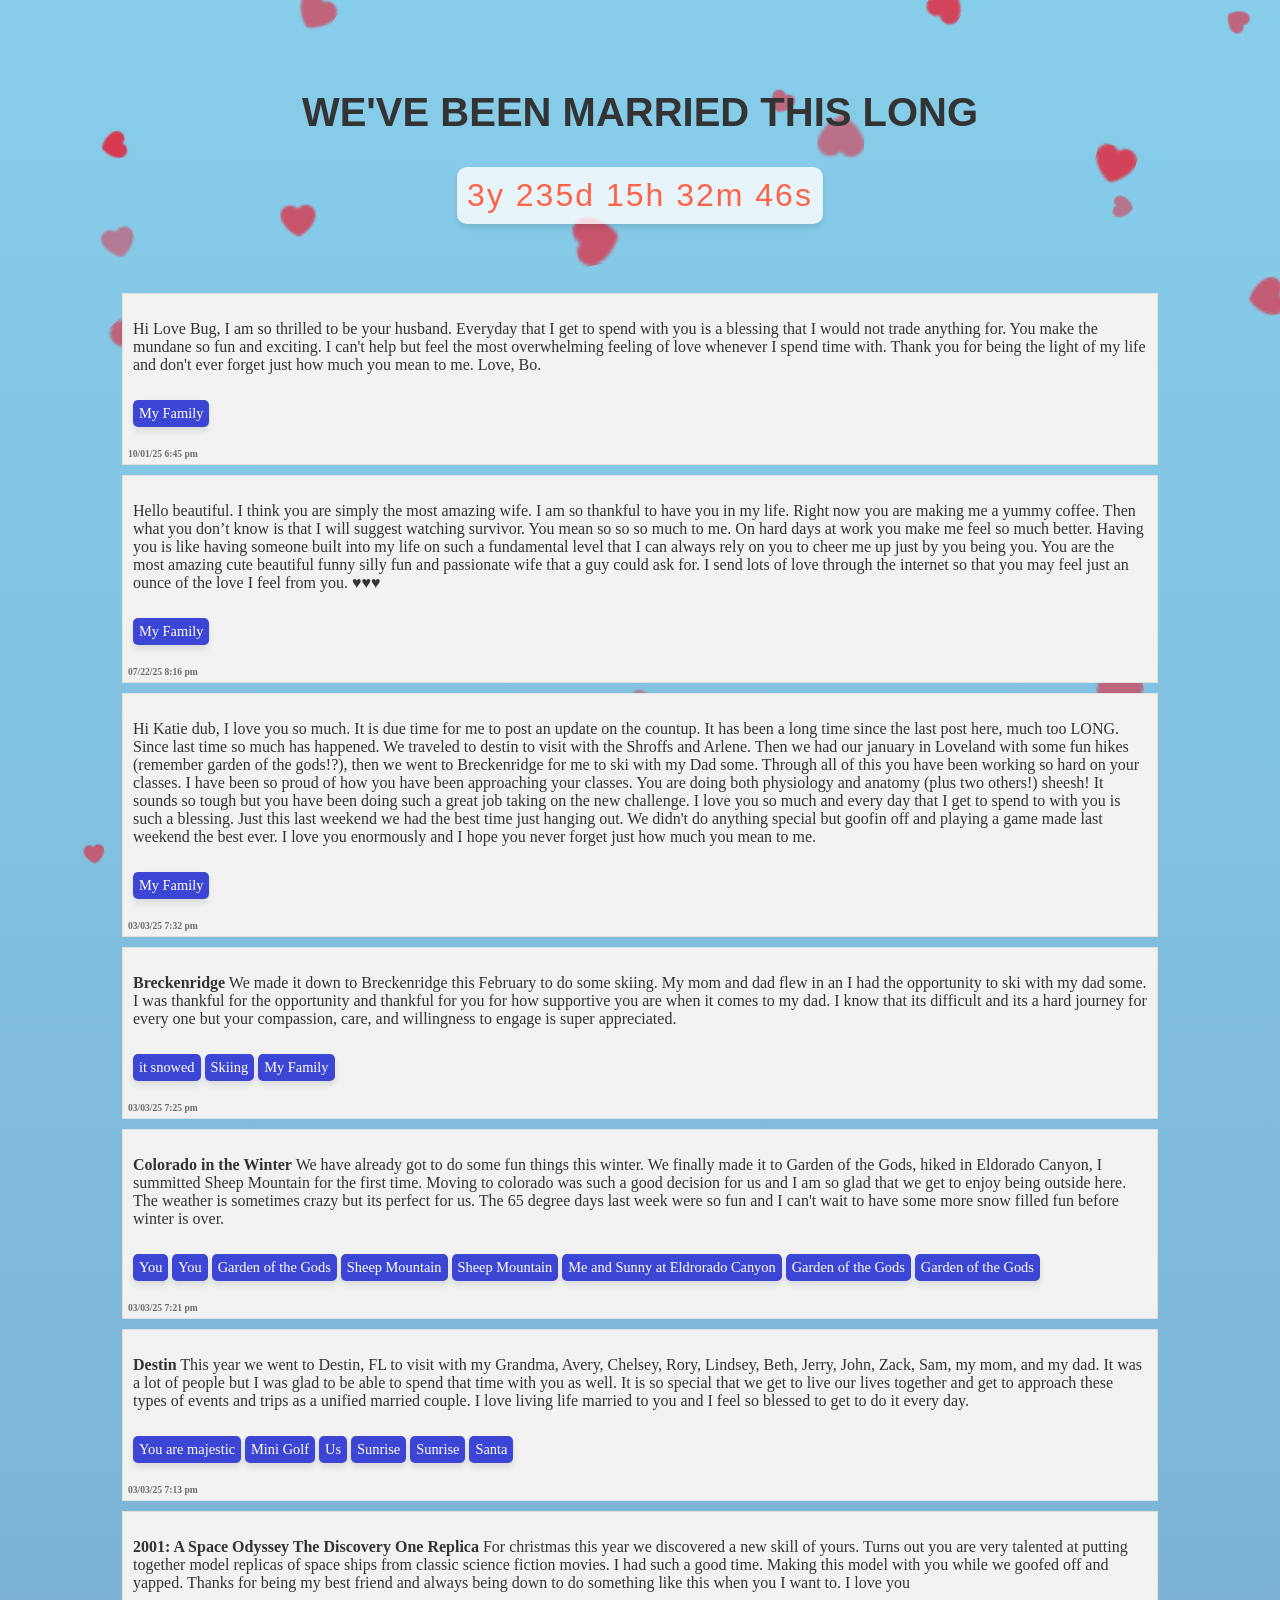
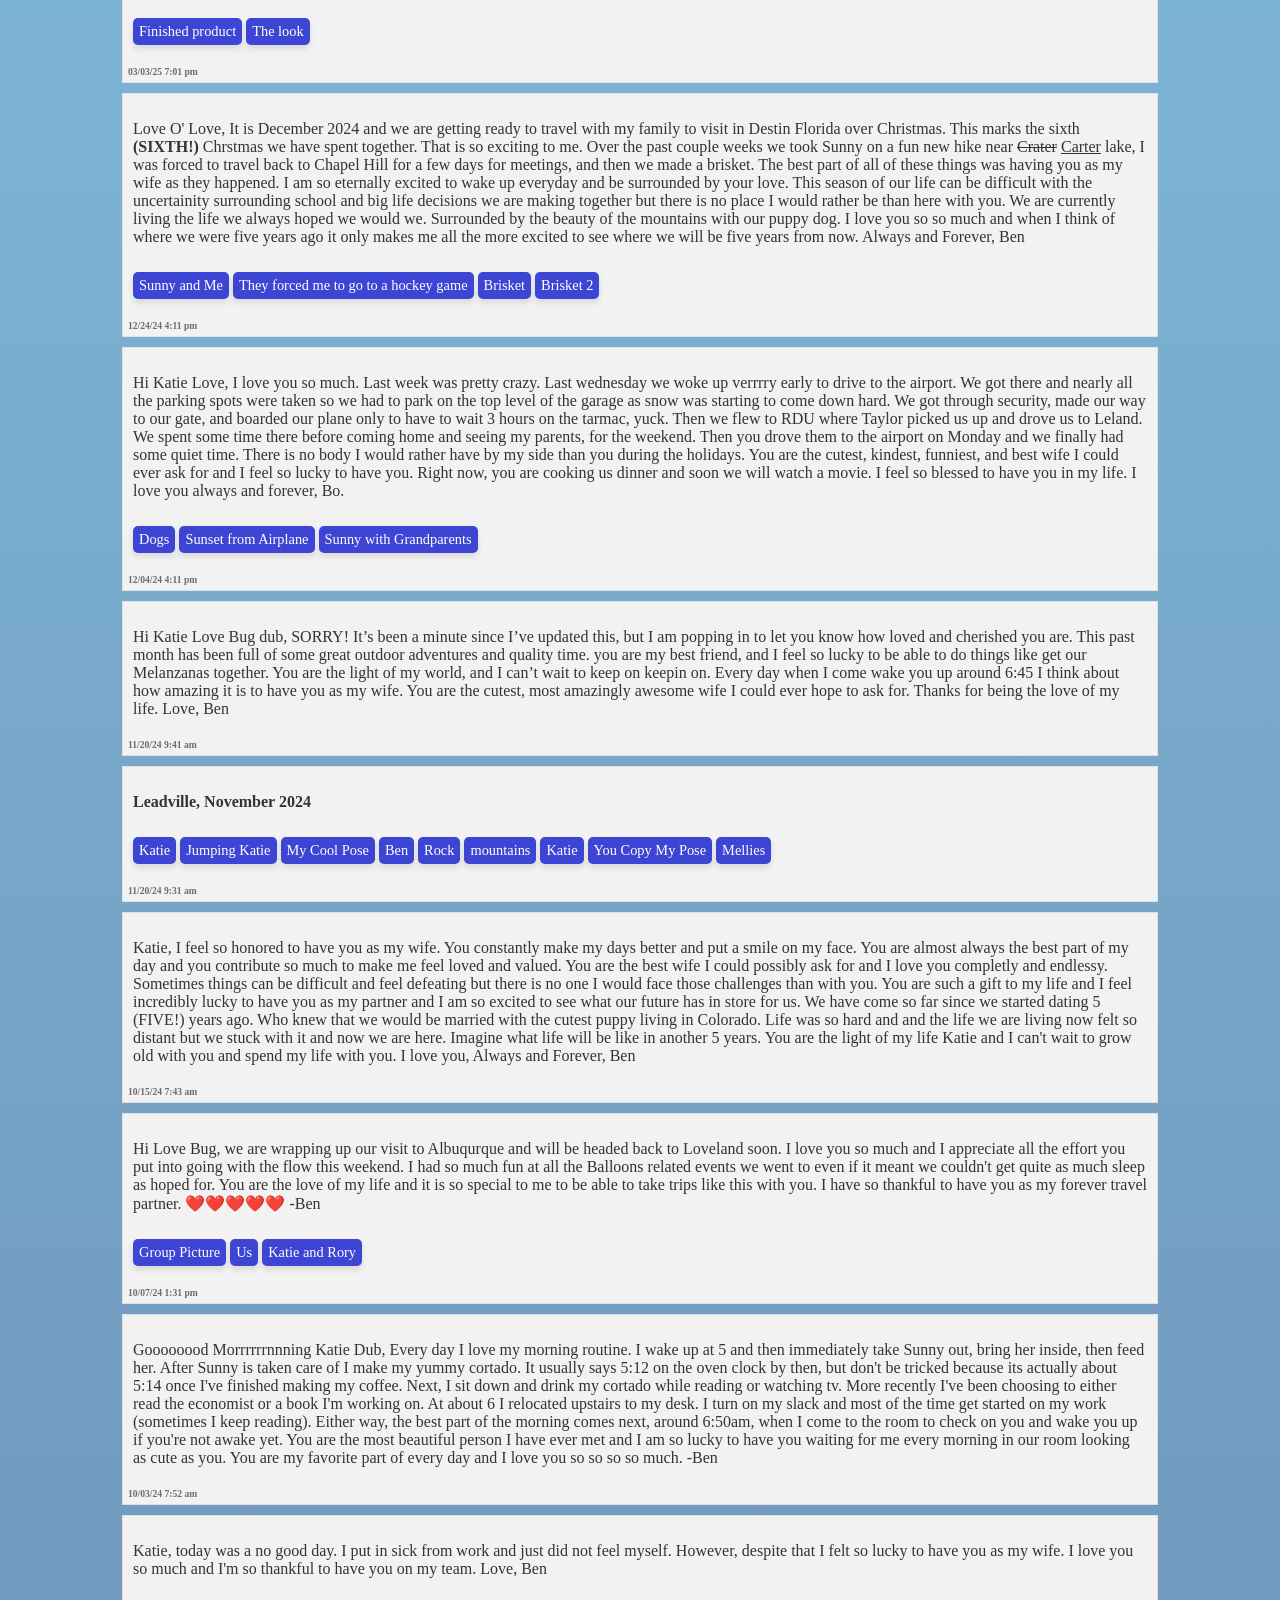
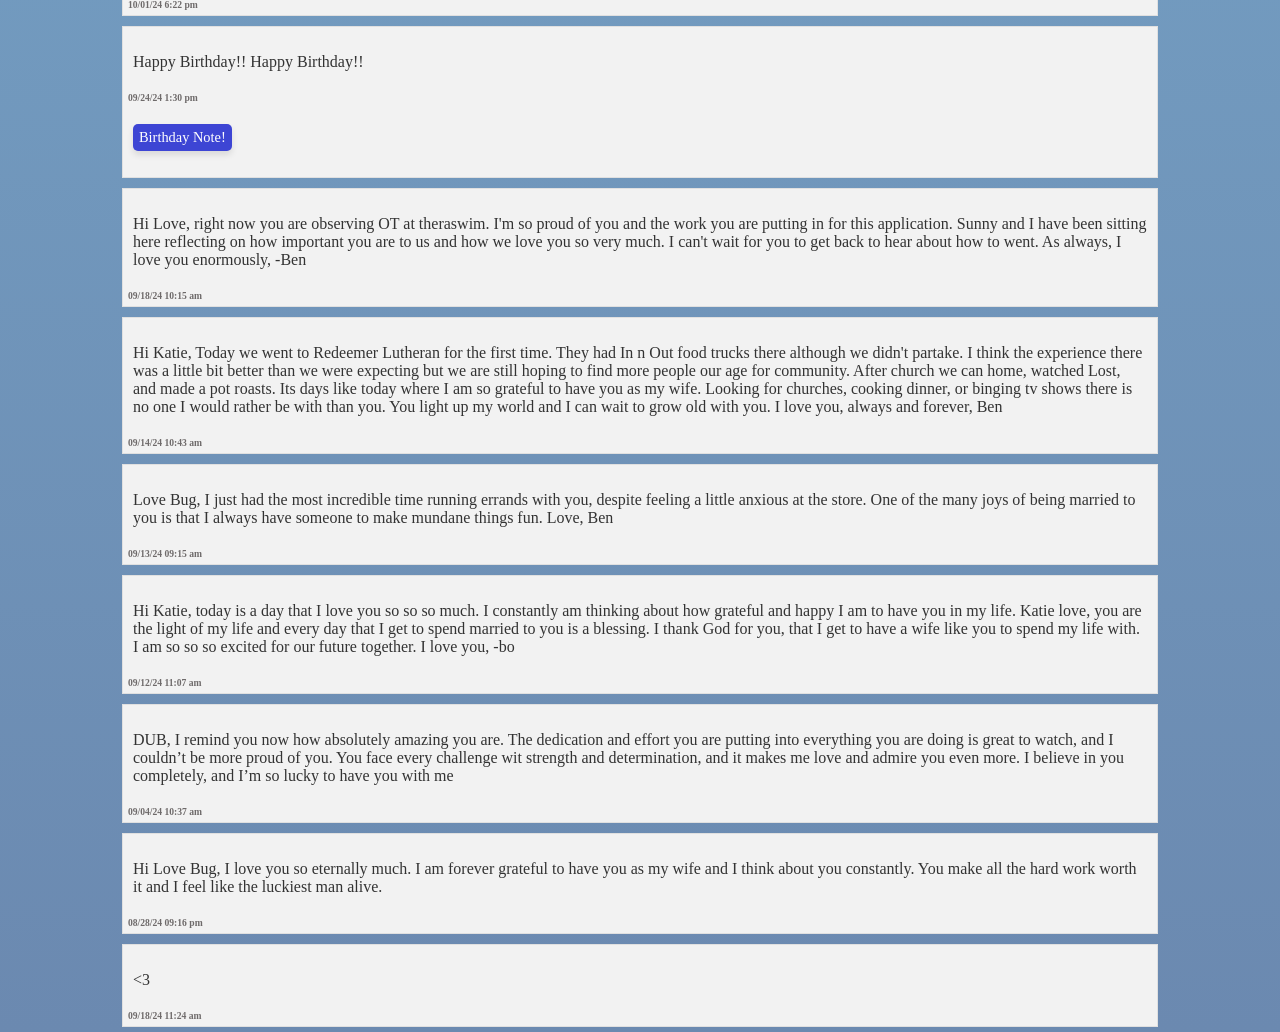
==== commit b05a410a: "hearts and new message" ====
--- a/file.html
+++ b/file.html
@@ -8,6 +8,16 @@
   </title>
   <link id = "favicon" rel="icon" type="image/x-icon" href="images/favicon.png">
   <style>
+    #triangleCanvas {
+  position: fixed;
+  top: 0;
+  left: 0;
+  z-index: -1; /* Stay behind all other content */
+  width: 100%;
+  height: 100%;
+  pointer-events: none; /* Let clicks go through it */
+}
+
     /* Styled link (button-like) */
     .image-link {
       display: inline-block;
@@ -35,7 +45,7 @@
     }
 
    body {
-      background: linear-gradient(180deg, #87ceeb, #ffffff); /* Sky blue fading to white */
+      background: linear-gradient(180deg, #87ceeb, #6b89b0); /* Sky blue fading to white */
       font-family: 'Segoe UI', Tahoma, Geneva, Verdana, sans-serif;
       margin: 0;
       display: flex;
@@ -181,12 +191,41 @@
   </style>
  </head>
  <body>
+  <canvas id="triangleCanvas"></canvas>
   <h1>
    WE'VE BEEN MARRIED THIS LONG
   </h1>
   <p id="demo">
   </p>
   <div class="text-boxes" id="textBoxes">
+    <div class="text-box">
+      <p>
+        Hi Love Bug, I am so thrilled to be your husband.  Everyday that I get to spend with you is a blessing that I would not trade anything for.  You make the
+        mundane so fun and exciting.  I can't help but feel the most overwhelming feeling of love whenever I spend time with.  Thank you for being the light of my
+        life and don't ever forget just how much you mean to me.  Love, Bo.
+      </p>
+      <p>
+        <a href="javascript:void(0);" class="image-link" data-image="images/jan_feb_25/my_family.jpeg">My Family</a>
+      </p>
+      <b>
+       10/01/25 6:45 pm
+      </b>
+     </div>
+    <div class="text-box">
+      <p>
+        Hello beautiful.  I think you are simply the most amazing wife.  I am so thankful to have you in my life.  Right now you are making me a yummy coffee.  
+        Then what you don’t know is that I will suggest watching survivor.  You mean so so so much to me.  On hard days at work you make me feel so much better.  
+        Having you is like having someone built into my life on such a fundamental level that I can always rely on you to cheer me up just by you being you.  
+        You are the most amazing cute beautiful funny silly fun and passionate wife that a guy could ask for.  I send lots of love through the internet so that 
+        you may feel just an ounce of the love I feel from you.  ♥️♥️♥️
+      </p>
+      <p>
+        <a href="javascript:void(0);" class="image-link" data-image="images/jan_feb_25/my_family.jpeg">My Family</a>
+      </p>
+      <b>
+       07/22/25 8:16 pm
+      </b>
+     </div>
     <div class="text-box">
       <p>
         Hi Katie dub, I love you so much.  It is due time for me to post an update on the countup.  It has been a long time since the last post here, much too LONG.
@@ -608,6 +647,77 @@
 
      // Sort the divs when the page loads
      window.onload = sortDivs;
+
+     // Floating heart animation
+const canvas = document.getElementById('triangleCanvas');
+const ctx = canvas.getContext('2d');
+
+function resizeCanvas() {
+  canvas.width = window.innerWidth;
+  canvas.height = window.innerHeight;
+}
+window.addEventListener('resize', resizeCanvas);
+resizeCanvas();
+
+// Load heart image
+const heartImage = new Image();
+heartImage.src = 'images/favicon.png';
+
+class Heart {
+  constructor() {
+    this.reset();
+  }
+
+  reset() {
+    this.x = Math.random() * canvas.width;
+    this.y = Math.random() * canvas.height;
+    this.size = 20 + Math.random() * 30;
+    this.speedX = -0.5 + Math.random();
+    this.speedY = -0.5 + Math.random();
+    this.rotation = Math.random() * Math.PI * 2;
+    this.rotationSpeed = (Math.random() - 0.5) * 0.01;
+    this.opacity = 0.5 + Math.random() * 0.5;
+  }
+
+  update() {
+    this.x += this.speedX;
+    this.y += this.speedY;
+    this.rotation += this.rotationSpeed;
+
+    // Wrap around
+    if (this.x > canvas.width) this.x = 0;
+    if (this.x < 0) this.x = canvas.width;
+    if (this.y > canvas.height) this.y = 0;
+    if (this.y < 0) this.y = canvas.height;
+  }
+
+  draw() {
+    ctx.save();
+    ctx.translate(this.x, this.y);
+    ctx.rotate(this.rotation);
+    ctx.globalAlpha = this.opacity;
+    ctx.drawImage(heartImage, -this.size / 2, -this.size / 2, this.size, this.size);
+    ctx.restore();
+    ctx.globalAlpha = 1.0; // Reset opacity
+  }
+}
+
+const hearts = Array.from({ length: 30 }, () => new Heart());
+
+function animateHearts() {
+  ctx.clearRect(0, 0, canvas.width, canvas.height);
+  if (!heartImage.complete) {
+    requestAnimationFrame(animateHearts);
+    return;
+  }
+  for (const heart of hearts) {
+    heart.update();
+    heart.draw();
+  }
+  requestAnimationFrame(animateHearts);
+}
+animateHearts();
+
   </script>
  </body>
 </html>
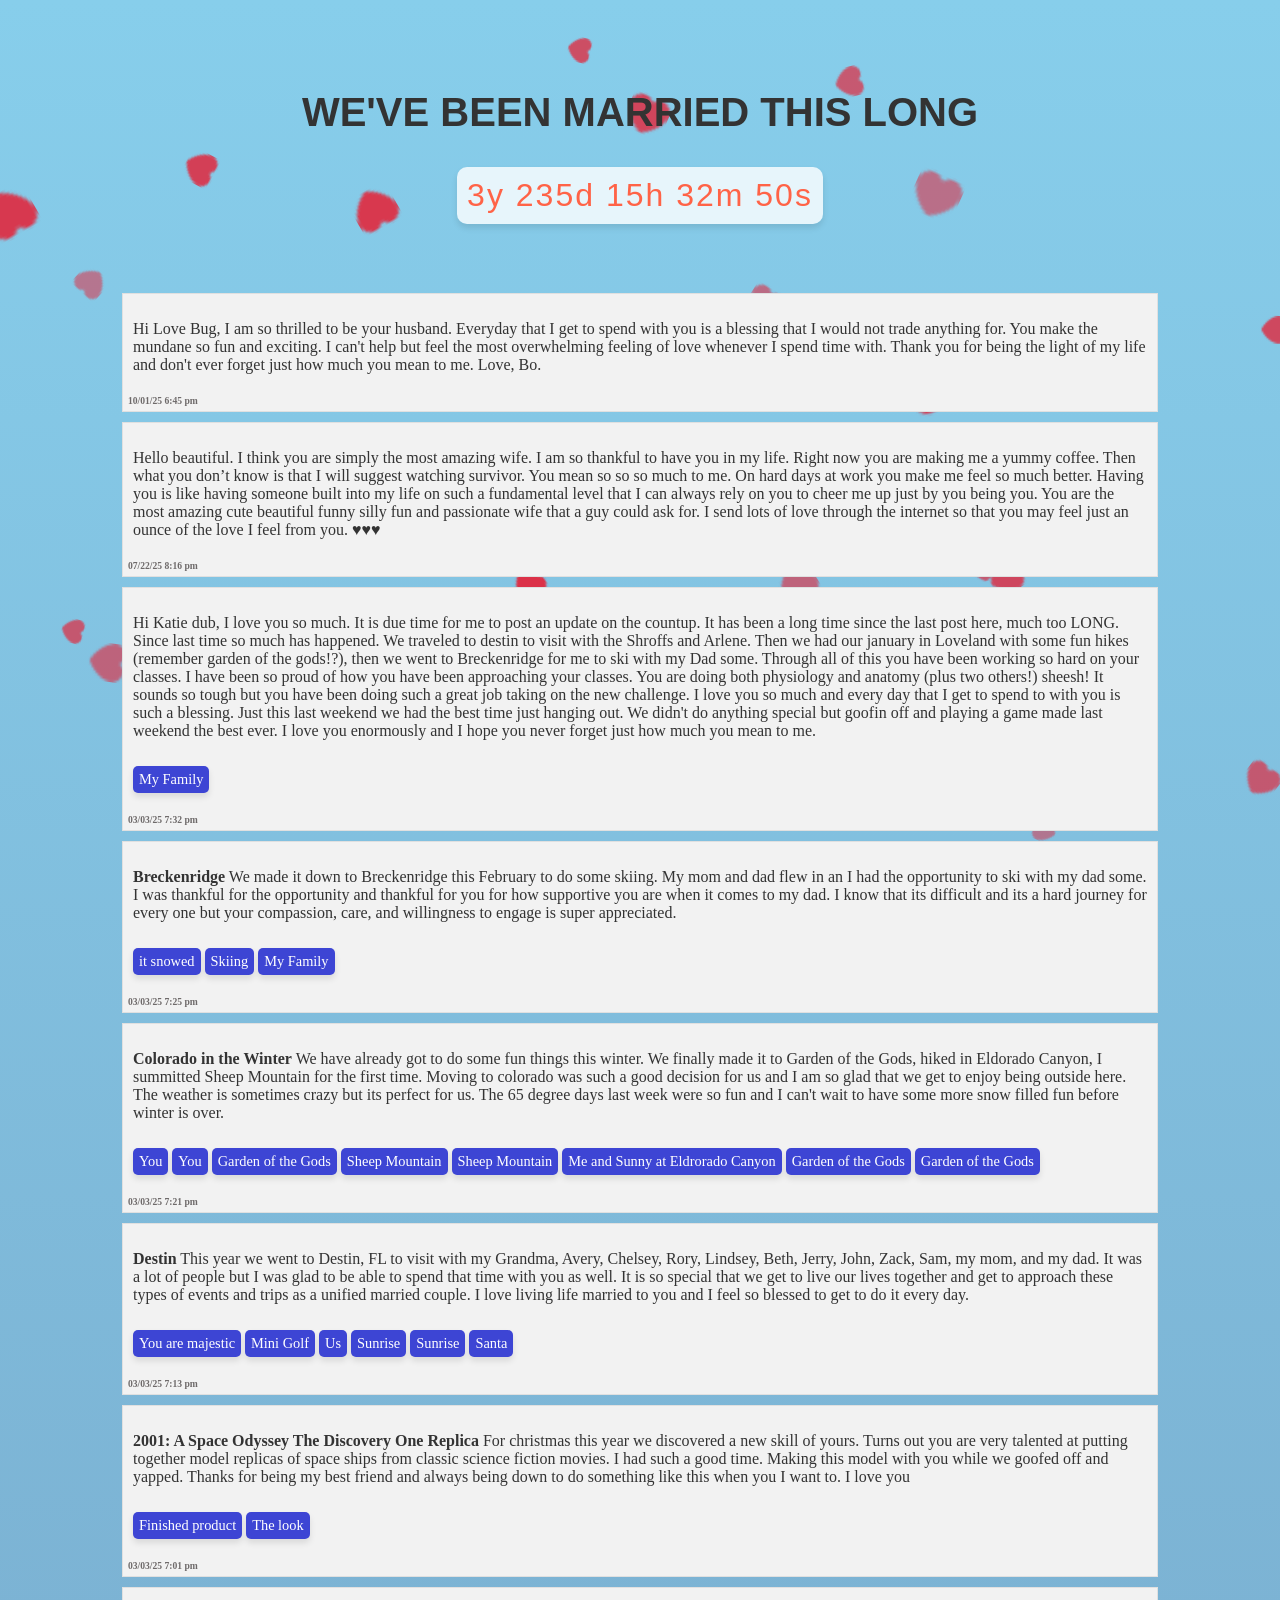
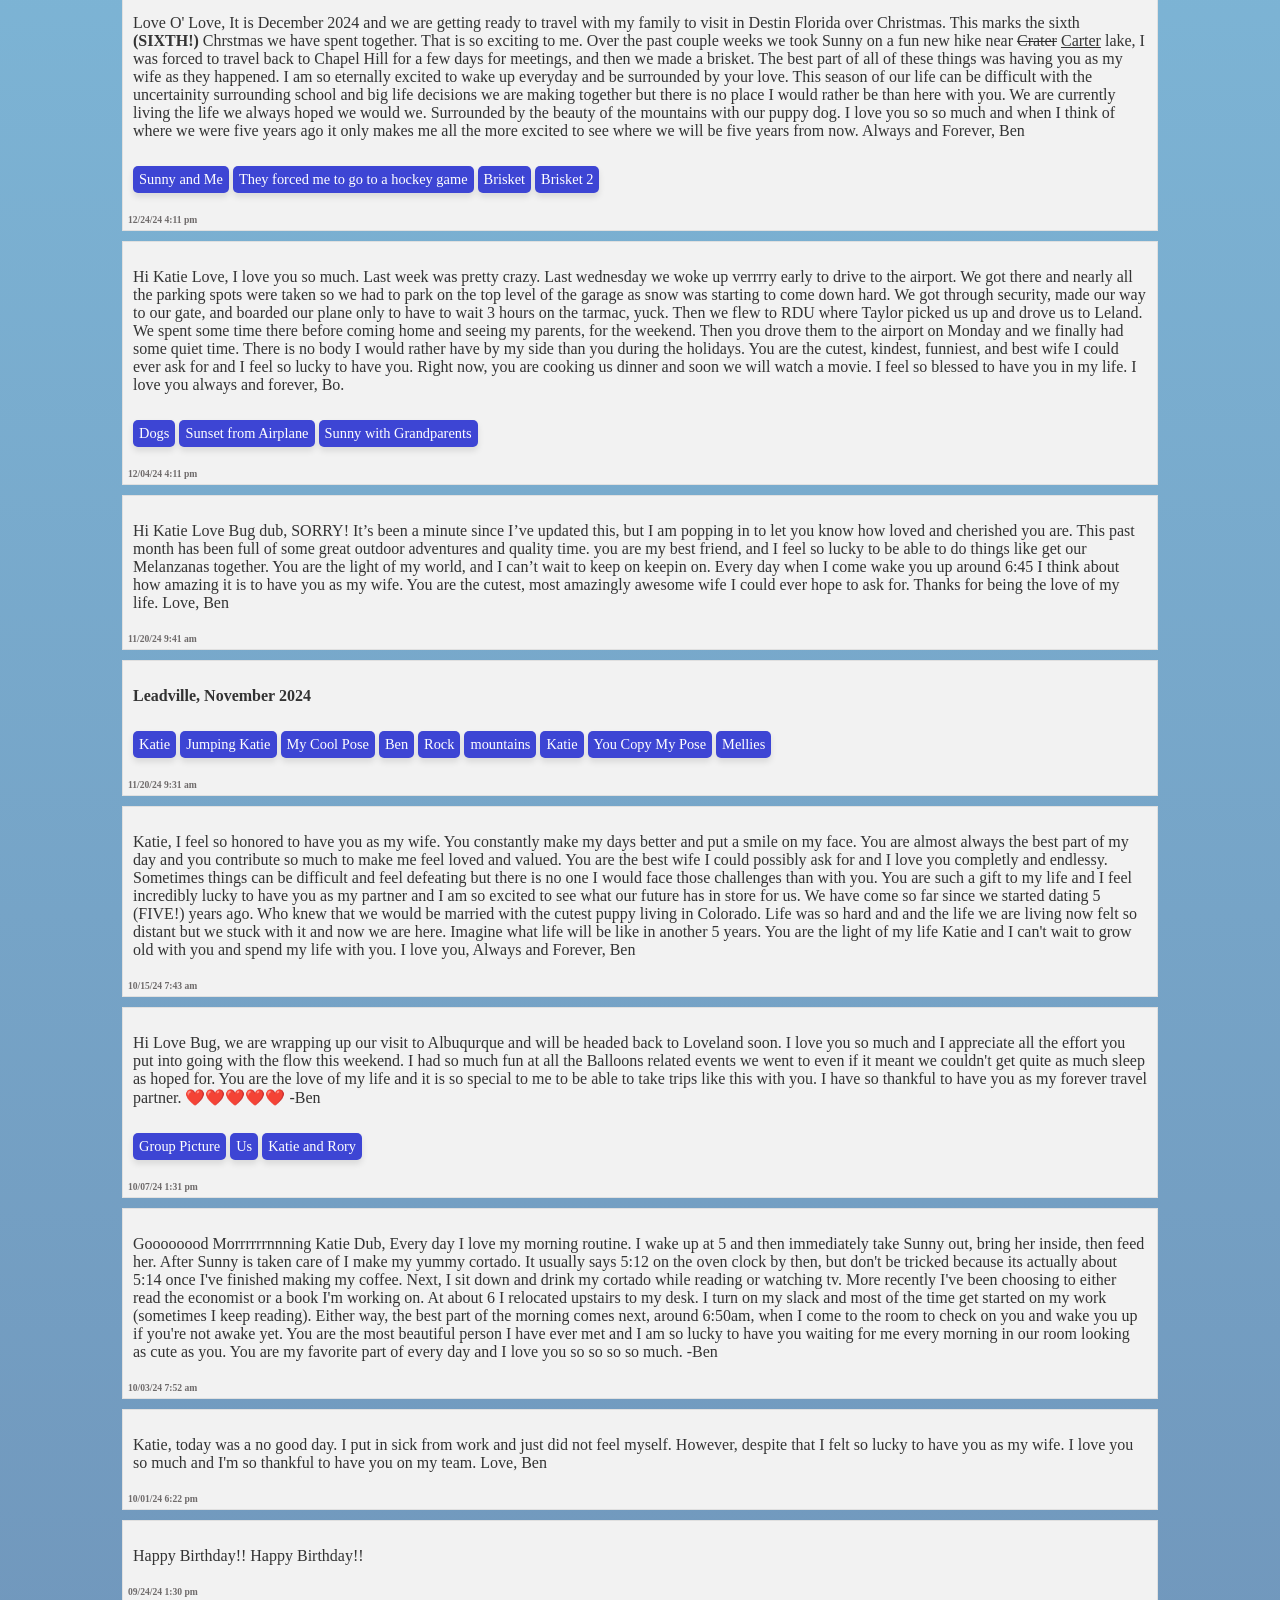
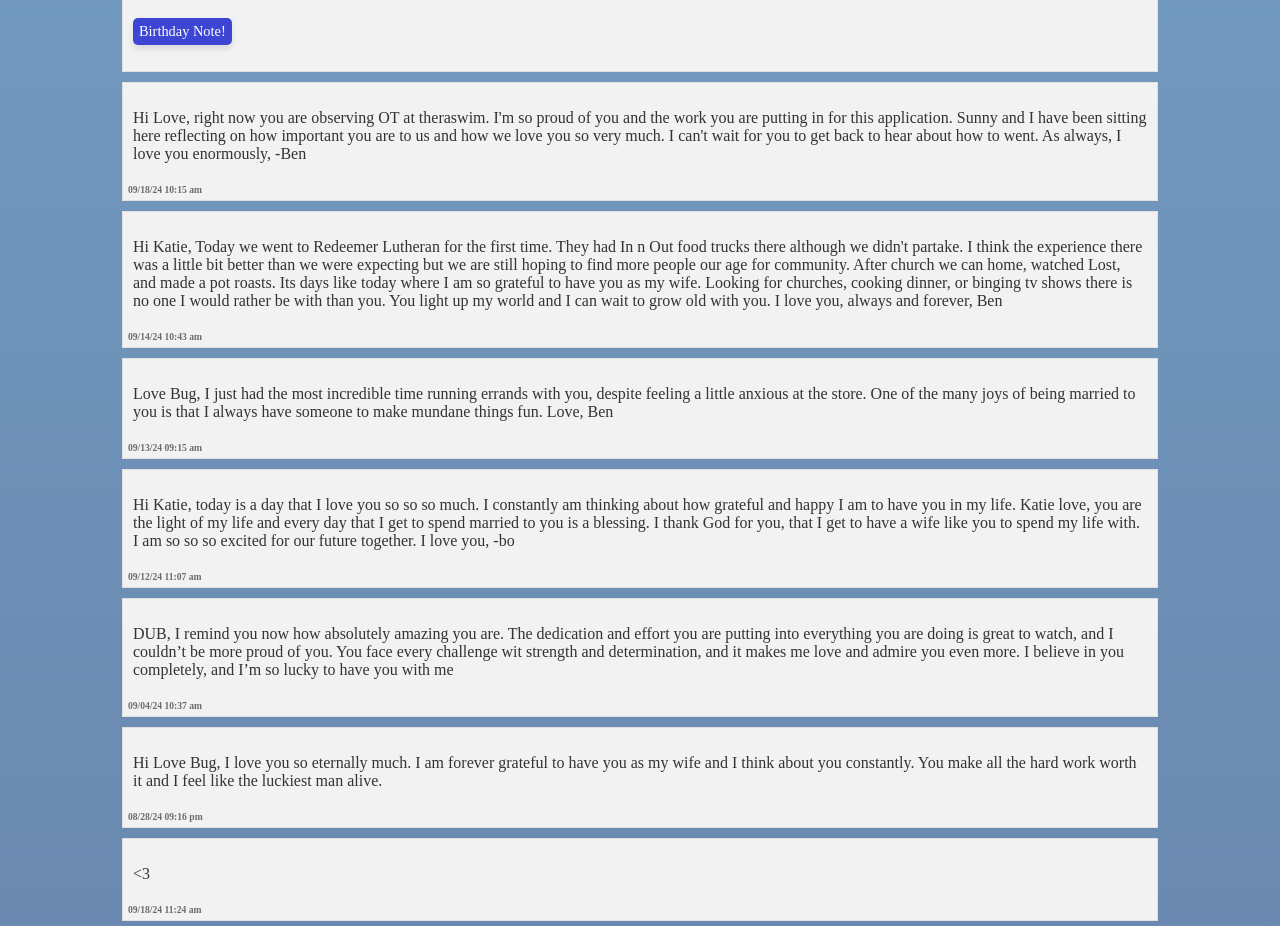
==== commit 7f06eea3: "remove picture" ====
--- a/file.html
+++ b/file.html
@@ -204,9 +204,6 @@
         mundane so fun and exciting.  I can't help but feel the most overwhelming feeling of love whenever I spend time with.  Thank you for being the light of my
         life and don't ever forget just how much you mean to me.  Love, Bo.
       </p>
-      <p>
-        <a href="javascript:void(0);" class="image-link" data-image="images/jan_feb_25/my_family.jpeg">My Family</a>
-      </p>
       <b>
        10/01/25 6:45 pm
       </b>
@@ -218,9 +215,6 @@
         Having you is like having someone built into my life on such a fundamental level that I can always rely on you to cheer me up just by you being you.  
         You are the most amazing cute beautiful funny silly fun and passionate wife that a guy could ask for.  I send lots of love through the internet so that 
         you may feel just an ounce of the love I feel from you.  ♥️♥️♥️
-      </p>
-      <p>
-        <a href="javascript:void(0);" class="image-link" data-image="images/jan_feb_25/my_family.jpeg">My Family</a>
       </p>
       <b>
        07/22/25 8:16 pm
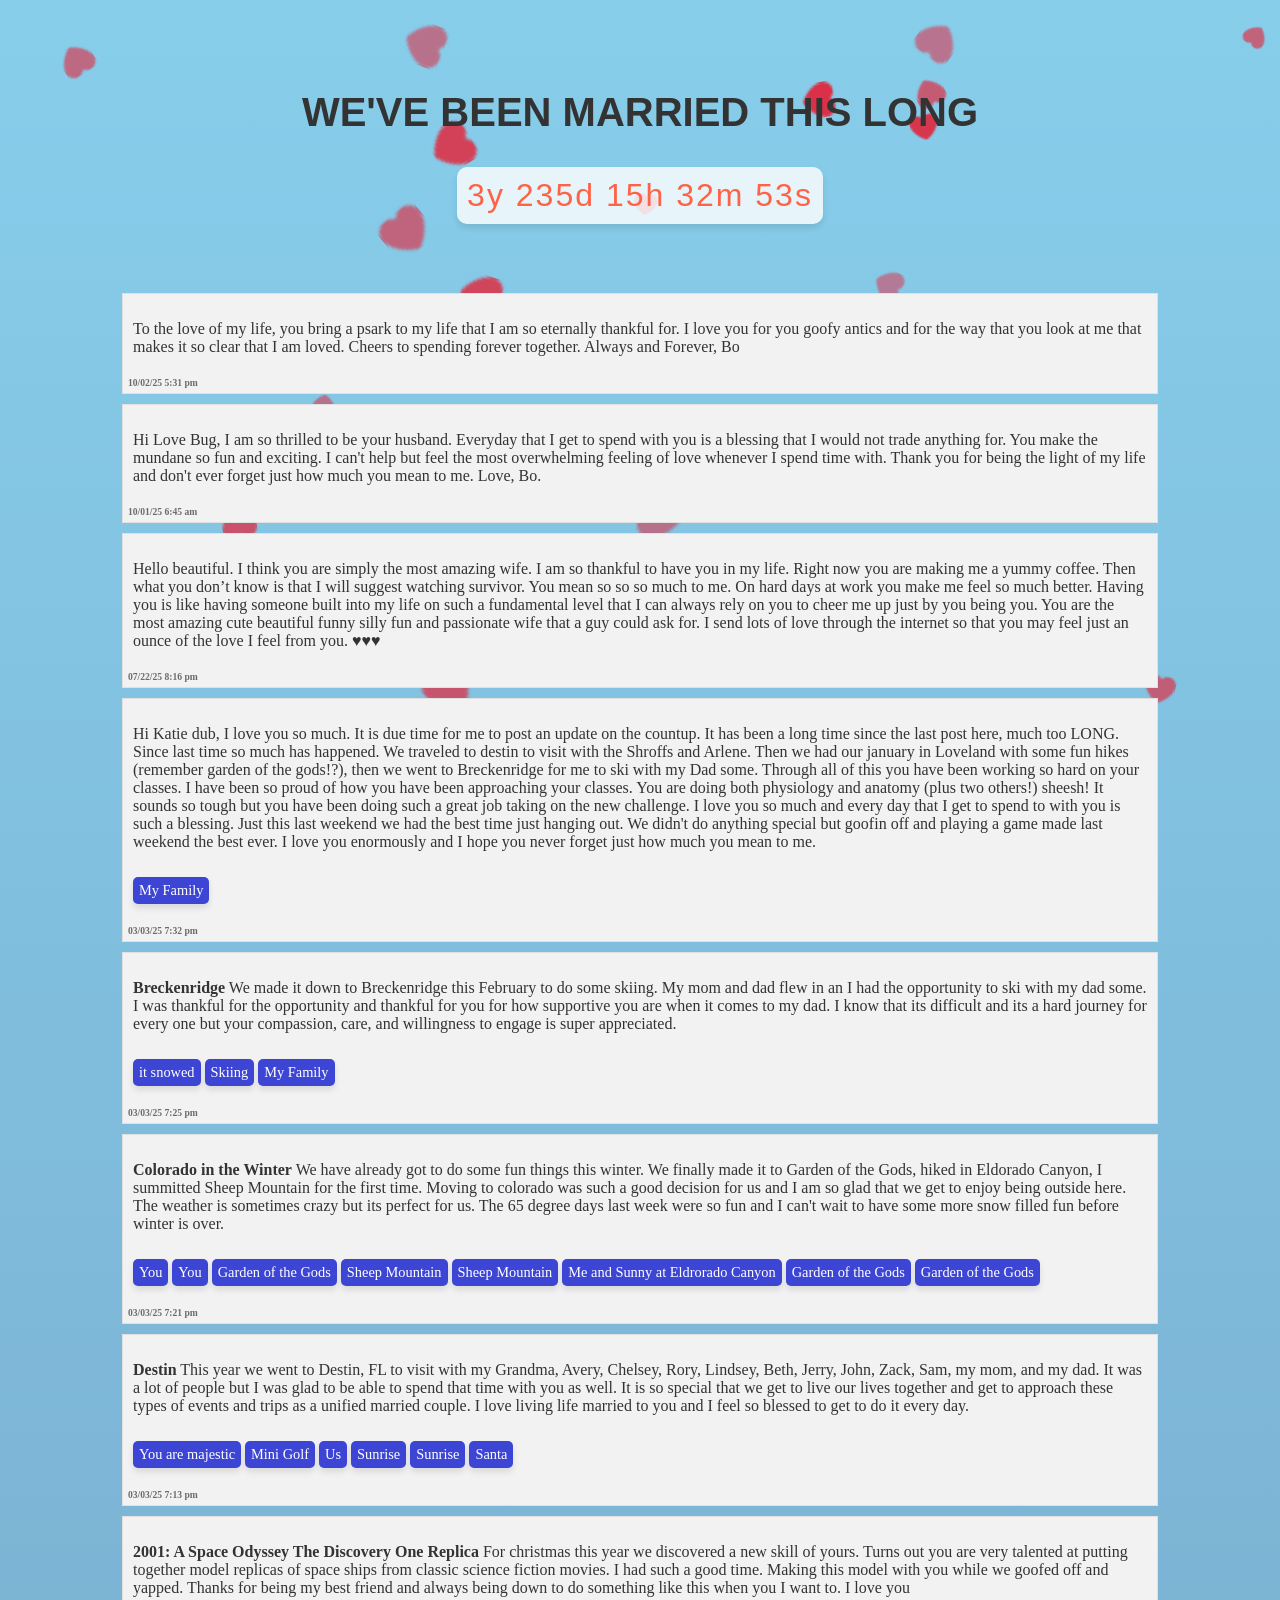
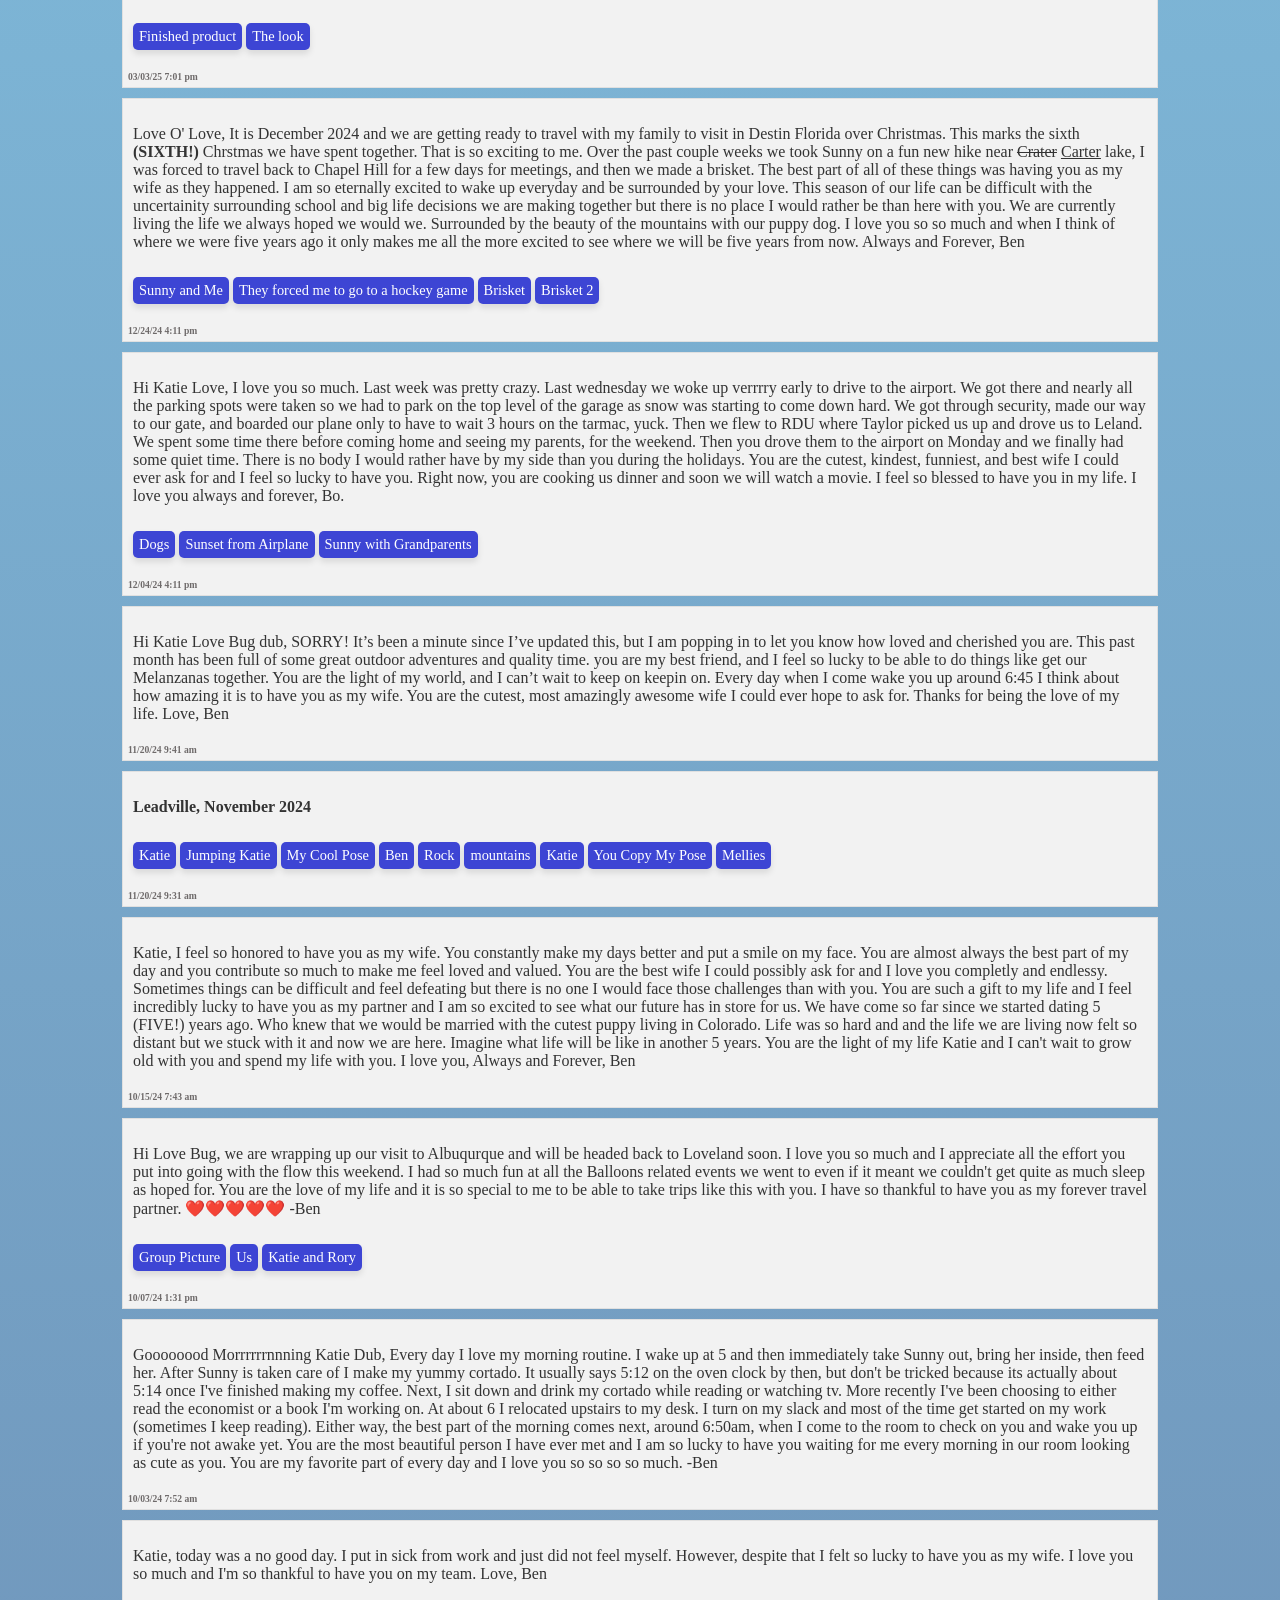
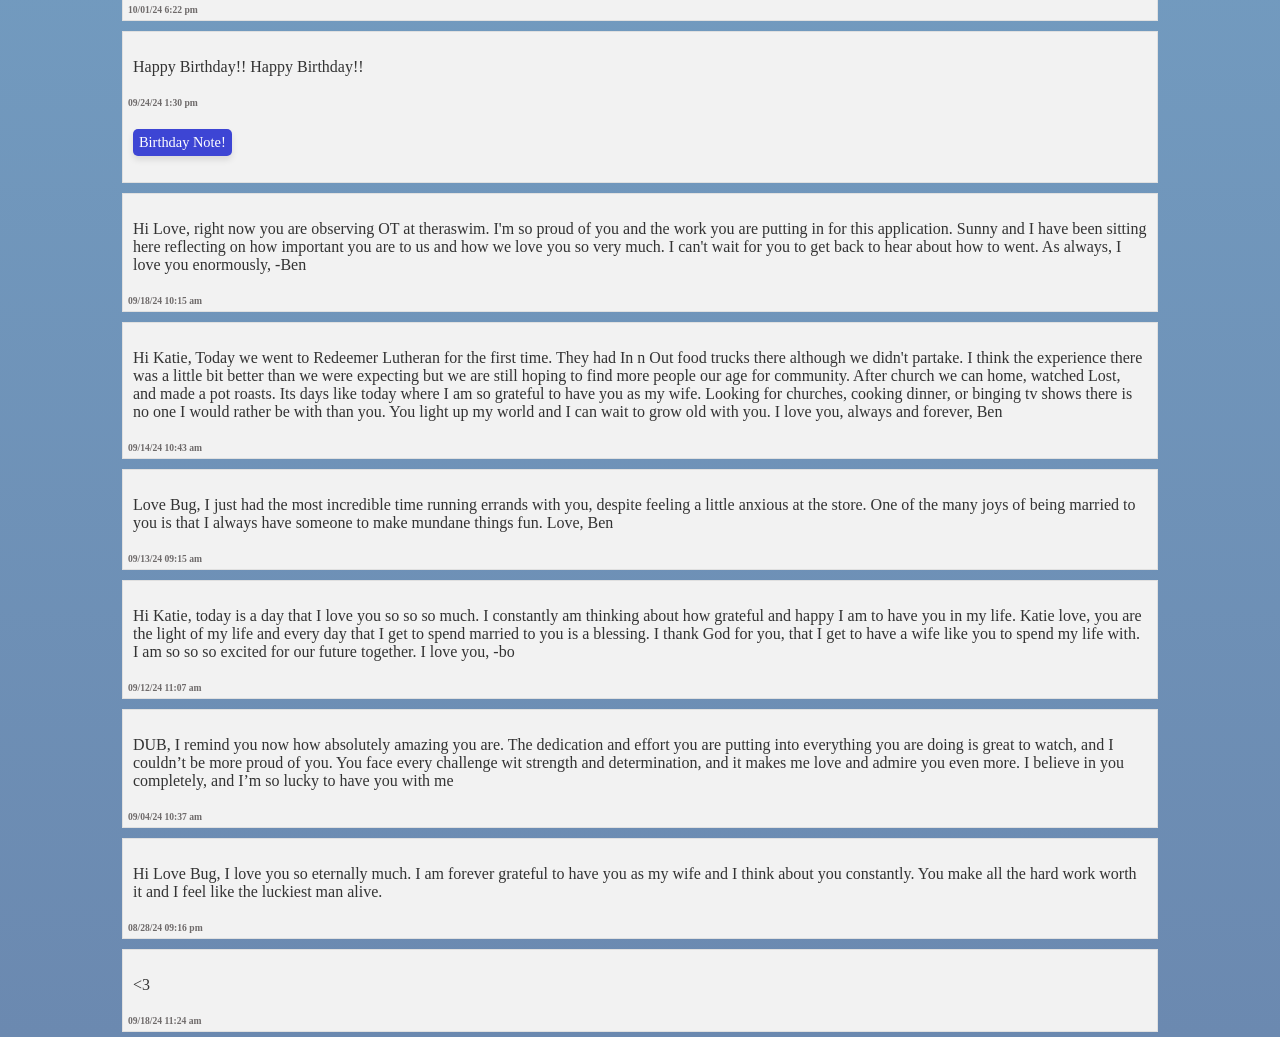
==== commit 88cb8e5e: "update" ====
--- a/file.html
+++ b/file.html
@@ -200,12 +200,21 @@
   <div class="text-boxes" id="textBoxes">
     <div class="text-box">
       <p>
+        To the love of my life, you bring a psark to my life that I am so eternally thankful for.  I love you for you goofy antics and for the way that you
+        look at me that makes it so clear that I am loved.  Cheers to spending forever together.  Always and Forever, Bo
+      </p>
+      <b>
+       10/02/25 5:31 pm
+      </b>
+     </div>
+    <div class="text-box">
+      <p>
         Hi Love Bug, I am so thrilled to be your husband.  Everyday that I get to spend with you is a blessing that I would not trade anything for.  You make the
         mundane so fun and exciting.  I can't help but feel the most overwhelming feeling of love whenever I spend time with.  Thank you for being the light of my
         life and don't ever forget just how much you mean to me.  Love, Bo.
       </p>
       <b>
-       10/01/25 6:45 pm
+       10/01/25 6:45 am
       </b>
      </div>
     <div class="text-box">
